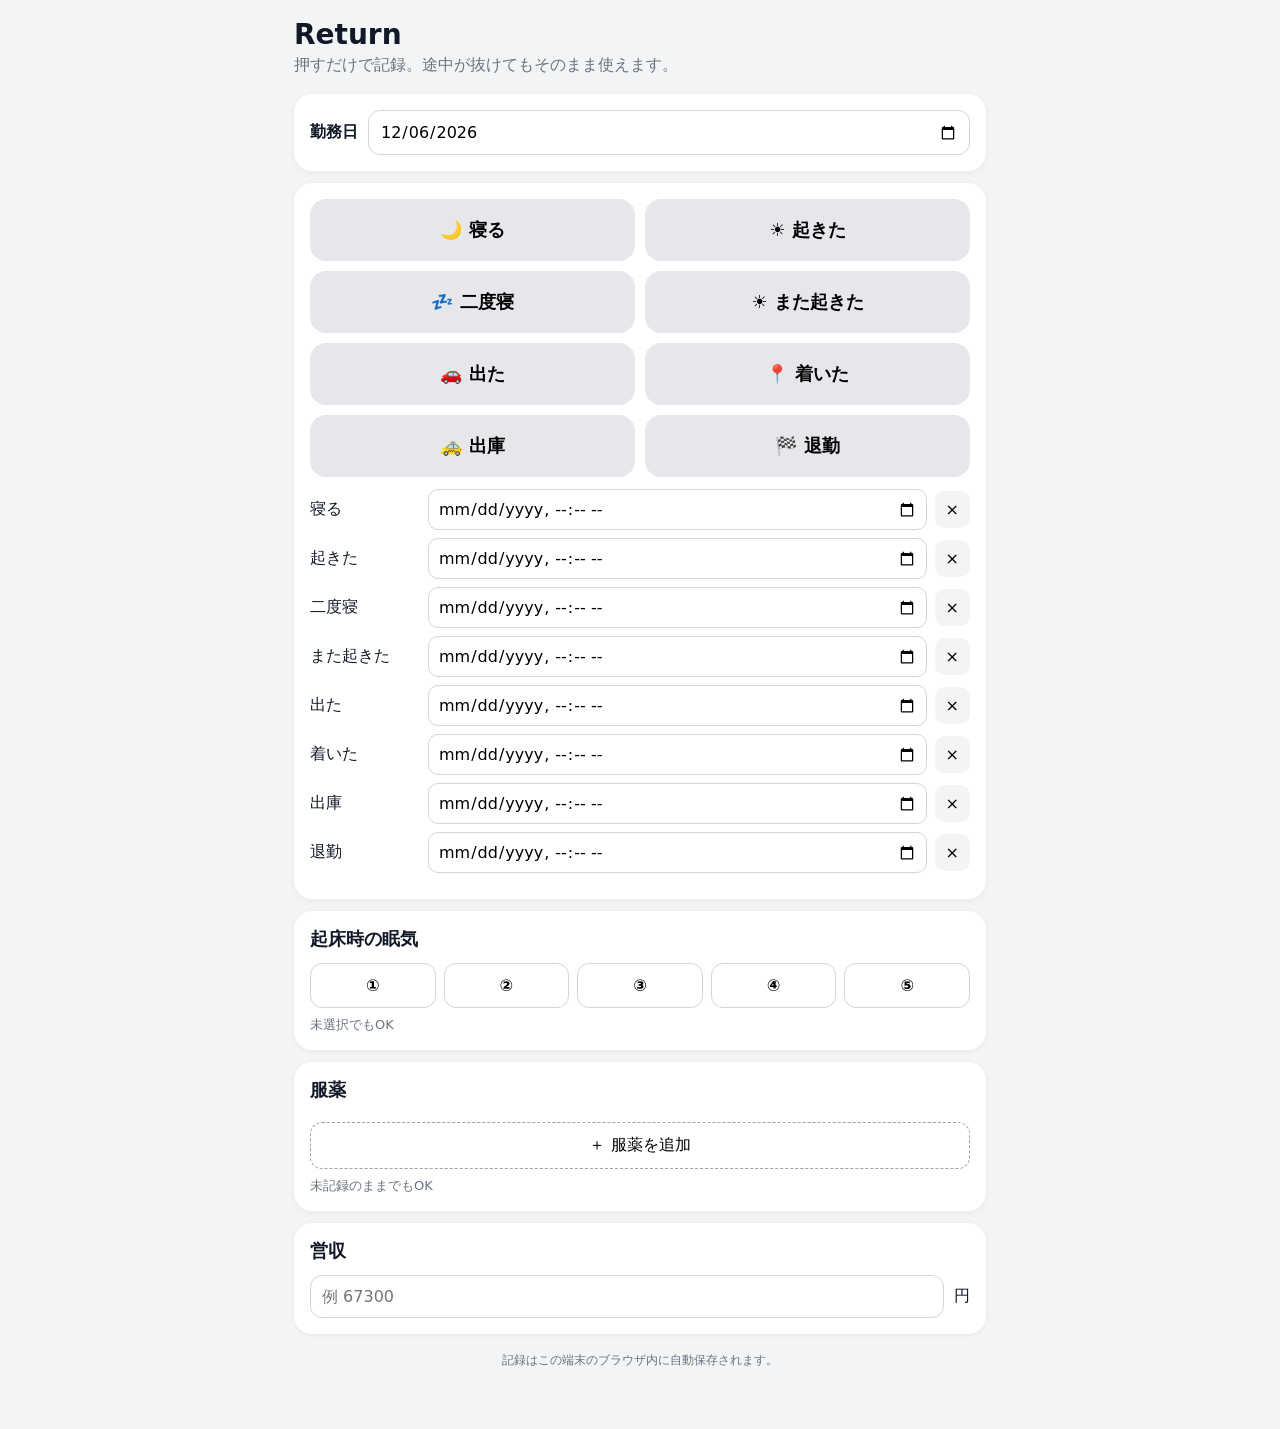
==== index.html @ 8fa74cb5 "Add initial Return PWA" ====
<!doctype html>
<html lang="ja">
<head>
  <meta charset="utf-8" />
  <meta name="viewport" content="width=device-width, initial-scale=1, viewport-fit=cover" />
  <meta name="theme-color" content="#111827" />
  <title>Return</title>
  <link rel="manifest" href="manifest.webmanifest" />
  <style>
    :root{font-family:system-ui,-apple-system,BlinkMacSystemFont,"Segoe UI",sans-serif;color:#111827;background:#f3f4f6}
    *{box-sizing:border-box} body{margin:0} button,input,select{font:inherit}
    .app{max-width:720px;margin:0 auto;padding:18px 14px 48px}
    h1{font-size:28px;margin:0 0 4px}.sub{color:#6b7280;margin:0 0 18px}
    .card{background:#fff;border-radius:18px;padding:16px;margin:12px 0;box-shadow:0 1px 5px rgba(0,0,0,.06)}
    .date-row,.field-row{display:flex;gap:10px;align-items:center;flex-wrap:wrap}
    .date-row input,.field-row input{flex:1;min-width:150px;border:1px solid #d1d5db;border-radius:12px;padding:11px;background:#fff}
    .grid{display:grid;grid-template-columns:1fr 1fr;gap:10px}
    .event{border:0;border-radius:16px;padding:17px 10px;font-weight:700;font-size:18px;background:#e5e7eb;min-height:62px}
    .event.done{background:#d1fae5}
    .event:active{transform:scale(.98)}
    .times{display:grid;gap:8px;margin-top:12px}
    .time-row{display:grid;grid-template-columns:110px 1fr auto;gap:8px;align-items:center}
    .time-row input{width:100%;border:1px solid #d1d5db;border-radius:10px;padding:9px}
    .clear{border:0;background:#f3f4f6;border-radius:10px;padding:9px 11px}
    h2{font-size:18px;margin:0 0 12px}
    .sleepiness{display:grid;grid-template-columns:repeat(5,1fr);gap:8px}
    .sleepiness button{border:1px solid #d1d5db;background:#fff;border-radius:12px;padding:12px 0;font-weight:700}
    .sleepiness button.selected{background:#111827;color:#fff}
    .hint{font-size:13px;color:#6b7280;margin-top:8px}
    .med{display:grid;gap:8px;padding:10px 0;border-top:1px solid #eee}
    .med:first-child{border-top:0;padding-top:0}
    .med input{width:100%;border:1px solid #d1d5db;border-radius:10px;padding:10px}
    .med-grid{display:grid;grid-template-columns:1.2fr 1fr;gap:8px}
    .add{width:100%;border:1px dashed #9ca3af;background:#fff;border-radius:12px;padding:12px;margin-top:8px}
    .status{font-weight:700;margin-top:10px}
    .footer-note{font-size:12px;color:#6b7280;text-align:center;margin-top:18px}
    @media(max-width:480px){.time-row{grid-template-columns:90px 1fr auto}.grid{grid-template-columns:1fr 1fr}.event{font-size:17px}}
  </style>
</head>
<body>
<main class="app">
  <h1>Return</h1>
  <p class="sub">押すだけで記録。途中が抜けてもそのまま使えます。</p>

  <section class="card">
    <div class="date-row">
      <strong>勤務日</strong>
      <input id="workDate" type="date" />
    </div>
  </section>

  <section class="card">
    <div class="grid" id="eventButtons"></div>
    <div class="times" id="timeEditor"></div>
    <div id="napDuration" class="status"></div>
  </section>

  <section class="card">
    <h2>起床時の眠気</h2>
    <div class="sleepiness" id="sleepiness"></div>
    <div class="hint">未選択でもOK</div>
  </section>

  <section class="card">
    <h2>服薬</h2>
    <div id="meds"></div>
    <button class="add" id="addMed">＋ 服薬を追加</button>
    <div class="hint">未記録のままでもOK</div>
  </section>

  <section class="card">
    <h2>営収</h2>
    <div class="field-row">
      <input id="revenue" type="number" inputmode="numeric" min="0" placeholder="例 67300" />
      <span>円</span>
    </div>
  </section>

  <p class="footer-note">記録はこの端末のブラウザ内に自動保存されます。</p>
</main>

<script>
const EVENTS = [
  ['sleep','🌙 寝る'],['wake','☀️ 起きた'],['nap','💤 二度寝'],['rewake','☀️ また起きた'],
  ['left','🚗 出た'],['arrived','📍 着いた'],['dispatch','🚕 出庫'],['off','🏁 退勤']
];
const STORAGE_KEY='return-app-v1';
let db = JSON.parse(localStorage.getItem(STORAGE_KEY) || '{}');
const workDate = document.getElementById('workDate');

function pad(n){return String(n).padStart(2,'0')}
function localDate(d=new Date()){return `${d.getFullYear()}-${pad(d.getMonth()+1)}-${pad(d.getDate())}`}
function toLocalInput(iso){if(!iso)return ''; const d=new Date(iso); return `${d.getFullYear()}-${pad(d.getMonth()+1)}-${pad(d.getDate())}T${pad(d.getHours())}:${pad(d.getMinutes())}`}
function fromLocalInput(v){return v ? new Date(v).toISOString() : null}
function rec(){const k=workDate.value; db[k] ||= {events:{},sleepiness:null,meds:[],revenue:''}; return db[k]}
function save(){localStorage.setItem(STORAGE_KEY,JSON.stringify(db))}
function setEvent(key){rec().events[key]=new Date().toISOString(); save(); render()}
function clearEvent(key){delete rec().events[key]; save(); render()}
function fmtDuration(ms){if(ms<0)return ''; const m=Math.round(ms/60000); const h=Math.floor(m/60), r=m%60; return h ? `${h}時間${r}分` : `${r}分`}

function render(){
  const r=rec();
  const buttons=document.getElementById('eventButtons'); buttons.innerHTML='';
  EVENTS.forEach(([key,label])=>{const b=document.createElement('button'); b.className='event'+(r.events[key]?' done':''); b.textContent=label+(r.events[key]?' ✓':''); b.onclick=()=>setEvent(key); buttons.appendChild(b)});
  const ed=document.getElementById('timeEditor'); ed.innerHTML='';
  EVENTS.forEach(([key,label])=>{
    const row=document.createElement('div'); row.className='time-row';
    const name=document.createElement('span'); name.textContent=label.replace(/^.. /,'');
    const inp=document.createElement('input'); inp.type='datetime-local'; inp.value=toLocalInput(r.events[key]); inp.onchange=()=>{if(inp.value) r.events[key]=fromLocalInput(inp.value); else delete r.events[key]; save(); render()};
    const x=document.createElement('button'); x.className='clear'; x.textContent='×'; x.onclick=()=>clearEvent(key);
    row.append(name,inp,x); ed.appendChild(row);
  });
  const nap=document.getElementById('napDuration');
  nap.textContent=(r.events.nap&&r.events.rewake)?`二度寝：${fmtDuration(new Date(r.events.rewake)-new Date(r.events.nap))}`:'';

  const s=document.getElementById('sleepiness'); s.innerHTML='';
  for(let i=1;i<=5;i++){const b=document.createElement('button'); b.textContent=['①','②','③','④','⑤'][i-1]; if(r.sleepiness===i)b.classList.add('selected'); b.onclick=()=>{r.sleepiness=r.sleepiness===i?null:i;save();render()}; s.appendChild(b)}

  const meds=document.getElementById('meds'); meds.innerHTML='';
  r.meds.forEach((m,idx)=>{
    const wrap=document.createElement('div'); wrap.className='med';
    const t=document.createElement('input'); t.type='datetime-local'; t.value=toLocalInput(m.time); t.onchange=()=>{m.time=fromLocalInput(t.value);save()};
    const grid=document.createElement('div'); grid.className='med-grid';
    const drug=document.createElement('input'); drug.placeholder='薬名'; drug.value=m.drug||''; drug.oninput=()=>{m.drug=drug.value;save()};
    const amount=document.createElement('input'); amount.placeholder='量 例 1錠'; amount.value=m.amount||''; amount.oninput=()=>{m.amount=amount.value;save()};
    const del=document.createElement('button'); del.className='clear'; del.textContent='削除'; del.onclick=()=>{r.meds.splice(idx,1);save();render()};
    grid.append(drug,amount); wrap.append(t,grid,del); meds.appendChild(wrap);
  });
  document.getElementById('revenue').value=r.revenue ?? '';
}

workDate.value=localDate();
workDate.onchange=render;
document.getElementById('addMed').onclick=()=>{rec().meds.push({time:new Date().toISOString(),drug:'',amount:''}); save(); render()};
document.getElementById('revenue').oninput=e=>{rec().revenue=e.target.value; save()};
render();

if('serviceWorker' in navigator){window.addEventListener('load',()=>navigator.serviceWorker.register('./service-worker.js').catch(()=>{}))}
</script>
</body>
</html>
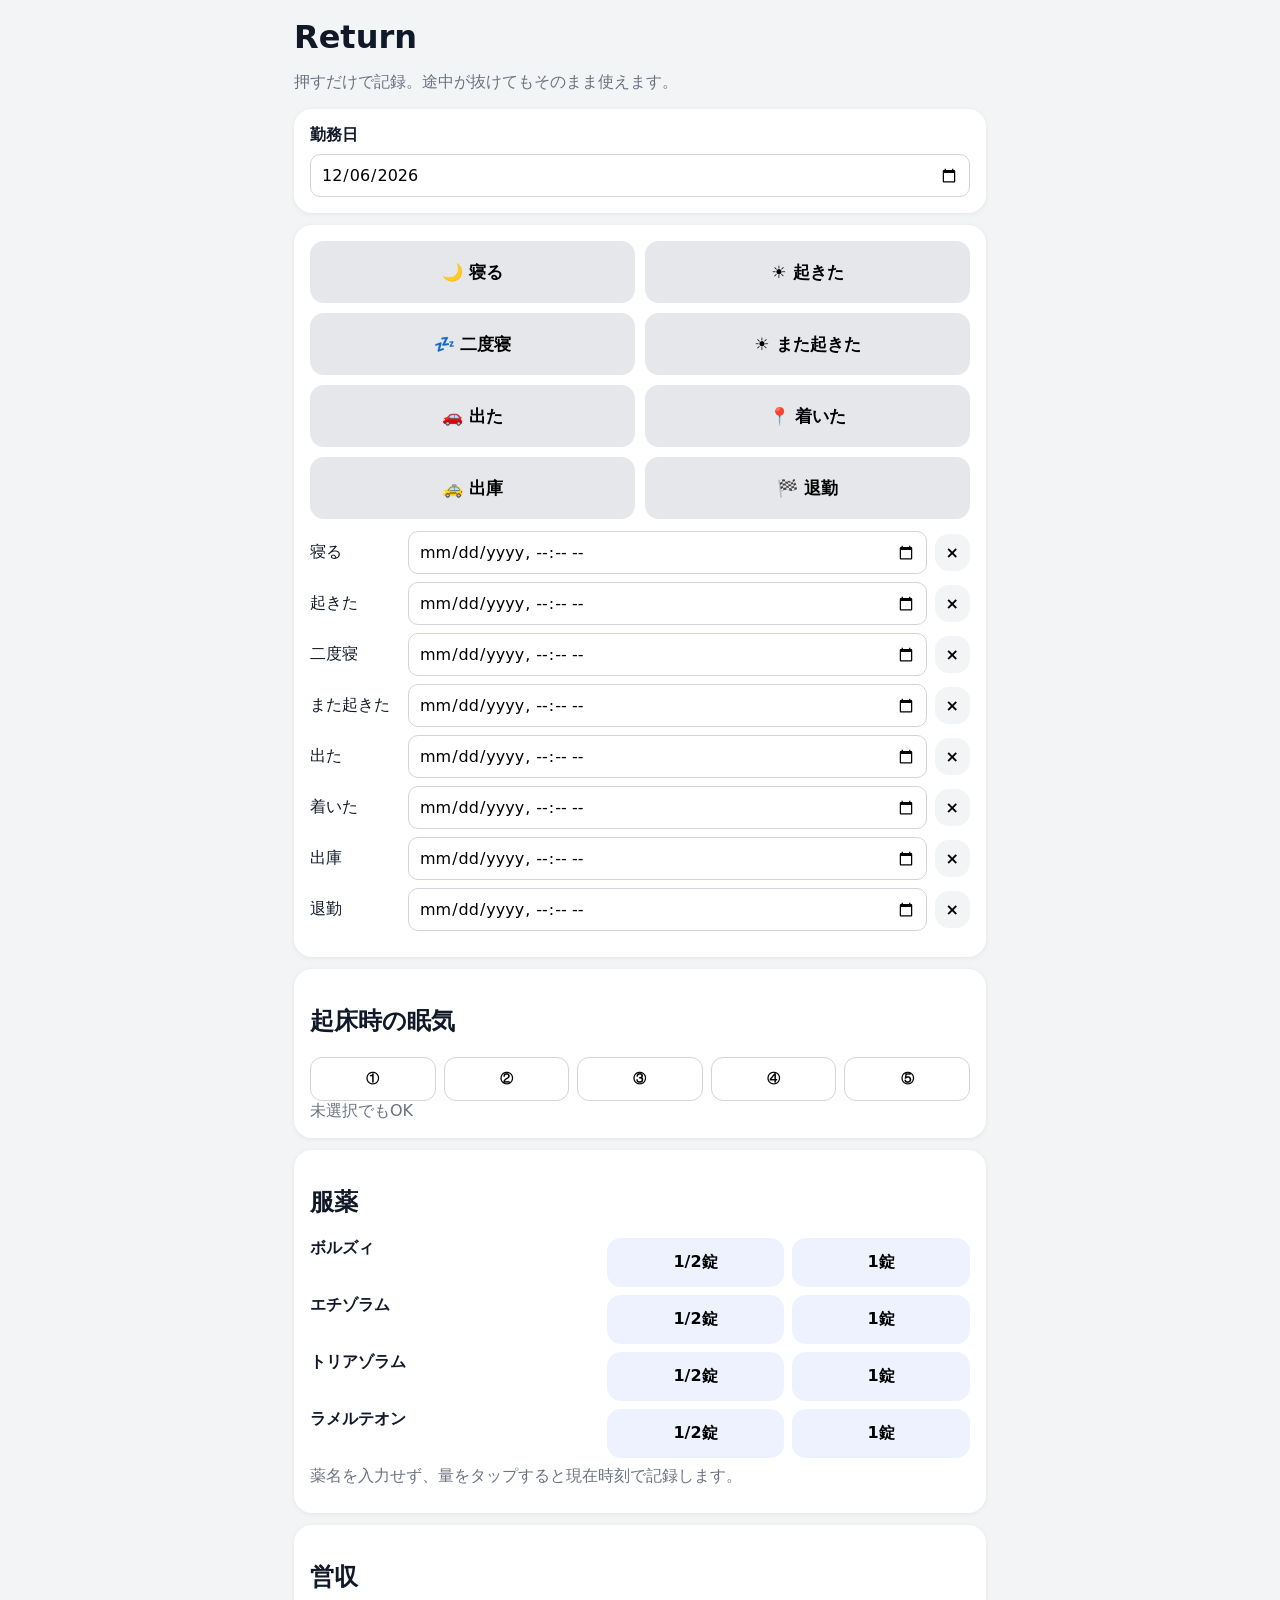
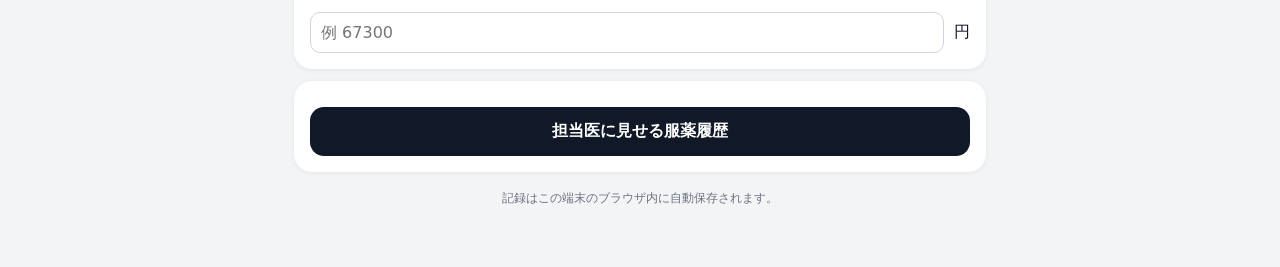
==== commit dcbaab76: "Improve medication entry and sleep summary" ====
--- a/index.html
+++ b/index.html
@@ -1,141 +1,40 @@
 <!doctype html>
 <html lang="ja">
 <head>
-  <meta charset="utf-8" />
-  <meta name="viewport" content="width=device-width, initial-scale=1, viewport-fit=cover" />
-  <meta name="theme-color" content="#111827" />
-  <title>Return</title>
-  <link rel="manifest" href="manifest.webmanifest" />
-  <style>
-    :root{font-family:system-ui,-apple-system,BlinkMacSystemFont,"Segoe UI",sans-serif;color:#111827;background:#f3f4f6}
-    *{box-sizing:border-box} body{margin:0} button,input,select{font:inherit}
-    .app{max-width:720px;margin:0 auto;padding:18px 14px 48px}
-    h1{font-size:28px;margin:0 0 4px}.sub{color:#6b7280;margin:0 0 18px}
-    .card{background:#fff;border-radius:18px;padding:16px;margin:12px 0;box-shadow:0 1px 5px rgba(0,0,0,.06)}
-    .date-row,.field-row{display:flex;gap:10px;align-items:center;flex-wrap:wrap}
-    .date-row input,.field-row input{flex:1;min-width:150px;border:1px solid #d1d5db;border-radius:12px;padding:11px;background:#fff}
-    .grid{display:grid;grid-template-columns:1fr 1fr;gap:10px}
-    .event{border:0;border-radius:16px;padding:17px 10px;font-weight:700;font-size:18px;background:#e5e7eb;min-height:62px}
-    .event.done{background:#d1fae5}
-    .event:active{transform:scale(.98)}
-    .times{display:grid;gap:8px;margin-top:12px}
-    .time-row{display:grid;grid-template-columns:110px 1fr auto;gap:8px;align-items:center}
-    .time-row input{width:100%;border:1px solid #d1d5db;border-radius:10px;padding:9px}
-    .clear{border:0;background:#f3f4f6;border-radius:10px;padding:9px 11px}
-    h2{font-size:18px;margin:0 0 12px}
-    .sleepiness{display:grid;grid-template-columns:repeat(5,1fr);gap:8px}
-    .sleepiness button{border:1px solid #d1d5db;background:#fff;border-radius:12px;padding:12px 0;font-weight:700}
-    .sleepiness button.selected{background:#111827;color:#fff}
-    .hint{font-size:13px;color:#6b7280;margin-top:8px}
-    .med{display:grid;gap:8px;padding:10px 0;border-top:1px solid #eee}
-    .med:first-child{border-top:0;padding-top:0}
-    .med input{width:100%;border:1px solid #d1d5db;border-radius:10px;padding:10px}
-    .med-grid{display:grid;grid-template-columns:1.2fr 1fr;gap:8px}
-    .add{width:100%;border:1px dashed #9ca3af;background:#fff;border-radius:12px;padding:12px;margin-top:8px}
-    .status{font-weight:700;margin-top:10px}
-    .footer-note{font-size:12px;color:#6b7280;text-align:center;margin-top:18px}
-    @media(max-width:480px){.time-row{grid-template-columns:90px 1fr auto}.grid{grid-template-columns:1fr 1fr}.event{font-size:17px}}
-  </style>
+<meta charset="utf-8">
+<meta name="viewport" content="width=device-width,initial-scale=1,viewport-fit=cover">
+<meta name="theme-color" content="#111827">
+<title>Return</title>
+<link rel="manifest" href="manifest.webmanifest">
+<style>
+:root{font-family:system-ui,-apple-system,BlinkMacSystemFont,"Segoe UI",sans-serif;color:#111827;background:#f3f4f6}*{box-sizing:border-box}body{margin:0}.app{max-width:720px;margin:auto;padding:18px 14px 48px}.card{background:#fff;border-radius:18px;padding:16px;margin:12px 0;box-shadow:0 1px 5px #0001}h1{margin:0 0 4px}.sub,.hint{color:#6b7280}.grid{display:grid;grid-template-columns:1fr 1fr;gap:10px}.event,.quick,.small,.link{border:0;border-radius:14px;padding:14px;font:inherit;font-weight:700}.event{min-height:62px;font-size:17px;background:#e5e7eb}.event.done{background:#d1fae5}.times{display:grid;gap:8px;margin-top:12px}.time-row{display:grid;grid-template-columns:90px 1fr auto;gap:8px;align-items:center}.time-row input,.field{width:100%;border:1px solid #d1d5db;border-radius:10px;padding:10px;font:inherit}.small{padding:9px 11px;background:#f3f4f6}.sleepiness{display:grid;grid-template-columns:repeat(5,1fr);gap:8px}.sleepiness button{border:1px solid #d1d5db;background:#fff;border-radius:12px;padding:12px;font-weight:700}.sleepiness .selected{background:#111827;color:#fff}.med-row{display:grid;grid-template-columns:1.3fr .8fr .8fr;gap:8px;margin:8px 0}.quick{background:#eef2ff}.med-log{margin-top:10px;display:grid;gap:6px}.med-item{display:flex;gap:8px;align-items:center;justify-content:space-between;background:#f9fafb;border-radius:10px;padding:9px}.status{font-weight:800;margin-top:10px}.link{display:block;text-decoration:none;text-align:center;background:#111827;color:#fff;margin-top:10px}.field-row{display:flex;gap:10px;align-items:center}.footer{text-align:center;font-size:12px;color:#6b7280;margin-top:18px}@media(max-width:430px){.med-row{grid-template-columns:1fr 1fr 1fr}}
+</style>
 </head>
-<body>
-<main class="app">
-  <h1>Return</h1>
-  <p class="sub">押すだけで記録。途中が抜けてもそのまま使えます。</p>
-
-  <section class="card">
-    <div class="date-row">
-      <strong>勤務日</strong>
-      <input id="workDate" type="date" />
-    </div>
-  </section>
-
-  <section class="card">
-    <div class="grid" id="eventButtons"></div>
-    <div class="times" id="timeEditor"></div>
-    <div id="napDuration" class="status"></div>
-  </section>
-
-  <section class="card">
-    <h2>起床時の眠気</h2>
-    <div class="sleepiness" id="sleepiness"></div>
-    <div class="hint">未選択でもOK</div>
-  </section>
-
-  <section class="card">
-    <h2>服薬</h2>
-    <div id="meds"></div>
-    <button class="add" id="addMed">＋ 服薬を追加</button>
-    <div class="hint">未記録のままでもOK</div>
-  </section>
-
-  <section class="card">
-    <h2>営収</h2>
-    <div class="field-row">
-      <input id="revenue" type="number" inputmode="numeric" min="0" placeholder="例 67300" />
-      <span>円</span>
-    </div>
-  </section>
-
-  <p class="footer-note">記録はこの端末のブラウザ内に自動保存されます。</p>
+<body><main class="app">
+<h1>Return</h1><p class="sub">押すだけで記録。途中が抜けてもそのまま使えます。</p>
+<section class="card"><strong>勤務日</strong> <input id="workDate" type="date" class="field" style="margin-top:8px"></section>
+<section class="card"><div class="grid" id="eventButtons"></div><div class="times" id="timeEditor"></div><div id="sleepTotal" class="status"></div></section>
+<section class="card"><h2>起床時の眠気</h2><div class="sleepiness" id="sleepiness"></div><div class="hint">未選択でもOK</div></section>
+<section class="card"><h2>服薬</h2><div id="presetMeds"></div><div class="hint">薬名を入力せず、量をタップすると現在時刻で記録します。</div><div class="med-log" id="medLog"></div></section>
+<section class="card"><h2>営収</h2><div class="field-row"><input id="revenue" type="number" inputmode="numeric" min="0" placeholder="例 67300" class="field"><span>円</span></div></section>
+<section class="card"><a class="link" href="history.html">担当医に見せる服薬履歴</a></section>
+<p class="footer">記録はこの端末のブラウザ内に自動保存されます。</p>
 </main>
-
 <script>
-const EVENTS = [
-  ['sleep','🌙 寝る'],['wake','☀️ 起きた'],['nap','💤 二度寝'],['rewake','☀️ また起きた'],
-  ['left','🚗 出た'],['arrived','📍 着いた'],['dispatch','🚕 出庫'],['off','🏁 退勤']
-];
-const STORAGE_KEY='return-app-v1';
-let db = JSON.parse(localStorage.getItem(STORAGE_KEY) || '{}');
-const workDate = document.getElementById('workDate');
-
-function pad(n){return String(n).padStart(2,'0')}
-function localDate(d=new Date()){return `${d.getFullYear()}-${pad(d.getMonth()+1)}-${pad(d.getDate())}`}
-function toLocalInput(iso){if(!iso)return ''; const d=new Date(iso); return `${d.getFullYear()}-${pad(d.getMonth()+1)}-${pad(d.getDate())}T${pad(d.getHours())}:${pad(d.getMinutes())}`}
-function fromLocalInput(v){return v ? new Date(v).toISOString() : null}
-function rec(){const k=workDate.value; db[k] ||= {events:{},sleepiness:null,meds:[],revenue:''}; return db[k]}
-function save(){localStorage.setItem(STORAGE_KEY,JSON.stringify(db))}
-function setEvent(key){rec().events[key]=new Date().toISOString(); save(); render()}
-function clearEvent(key){delete rec().events[key]; save(); render()}
-function fmtDuration(ms){if(ms<0)return ''; const m=Math.round(ms/60000); const h=Math.floor(m/60), r=m%60; return h ? `${h}時間${r}分` : `${r}分`}
-
-function render(){
-  const r=rec();
-  const buttons=document.getElementById('eventButtons'); buttons.innerHTML='';
-  EVENTS.forEach(([key,label])=>{const b=document.createElement('button'); b.className='event'+(r.events[key]?' done':''); b.textContent=label+(r.events[key]?' ✓':''); b.onclick=()=>setEvent(key); buttons.appendChild(b)});
-  const ed=document.getElementById('timeEditor'); ed.innerHTML='';
-  EVENTS.forEach(([key,label])=>{
-    const row=document.createElement('div'); row.className='time-row';
-    const name=document.createElement('span'); name.textContent=label.replace(/^.. /,'');
-    const inp=document.createElement('input'); inp.type='datetime-local'; inp.value=toLocalInput(r.events[key]); inp.onchange=()=>{if(inp.value) r.events[key]=fromLocalInput(inp.value); else delete r.events[key]; save(); render()};
-    const x=document.createElement('button'); x.className='clear'; x.textContent='×'; x.onclick=()=>clearEvent(key);
-    row.append(name,inp,x); ed.appendChild(row);
-  });
-  const nap=document.getElementById('napDuration');
-  nap.textContent=(r.events.nap&&r.events.rewake)?`二度寝：${fmtDuration(new Date(r.events.rewake)-new Date(r.events.nap))}`:'';
-
-  const s=document.getElementById('sleepiness'); s.innerHTML='';
-  for(let i=1;i<=5;i++){const b=document.createElement('button'); b.textContent=['①','②','③','④','⑤'][i-1]; if(r.sleepiness===i)b.classList.add('selected'); b.onclick=()=>{r.sleepiness=r.sleepiness===i?null:i;save();render()}; s.appendChild(b)}
-
-  const meds=document.getElementById('meds'); meds.innerHTML='';
-  r.meds.forEach((m,idx)=>{
-    const wrap=document.createElement('div'); wrap.className='med';
-    const t=document.createElement('input'); t.type='datetime-local'; t.value=toLocalInput(m.time); t.onchange=()=>{m.time=fromLocalInput(t.value);save()};
-    const grid=document.createElement('div'); grid.className='med-grid';
-    const drug=document.createElement('input'); drug.placeholder='薬名'; drug.value=m.drug||''; drug.oninput=()=>{m.drug=drug.value;save()};
-    const amount=document.createElement('input'); amount.placeholder='量 例 1錠'; amount.value=m.amount||''; amount.oninput=()=>{m.amount=amount.value;save()};
-    const del=document.createElement('button'); del.className='clear'; del.textContent='削除'; del.onclick=()=>{r.meds.splice(idx,1);save();render()};
-    grid.append(drug,amount); wrap.append(t,grid,del); meds.appendChild(wrap);
-  });
-  document.getElementById('revenue').value=r.revenue ?? '';
-}
-
-workDate.value=localDate();
-workDate.onchange=render;
-document.getElementById('addMed').onclick=()=>{rec().meds.push({time:new Date().toISOString(),drug:'',amount:''}); save(); render()};
-document.getElementById('revenue').oninput=e=>{rec().revenue=e.target.value; save()};
-render();
-
-if('serviceWorker' in navigator){window.addEventListener('load',()=>navigator.serviceWorker.register('./service-worker.js').catch(()=>{}))}
-</script>
-</body>
-</html>
+const EVENTS=[['sleep','🌙 寝る'],['wake','☀️ 起きた'],['nap','💤 二度寝'],['rewake','☀️ また起きた'],['left','🚗 出た'],['arrived','📍 着いた'],['dispatch','🚕 出庫'],['off','🏁 退勤']];
+const PRESETS=['ボルズィ','エチゾラム','トリアゾラム','ラメルテオン'];
+const KEY='return-app-v1';let db=JSON.parse(localStorage.getItem(KEY)||'{}');const workDate=document.getElementById('workDate');
+const pad=n=>String(n).padStart(2,'0');const localDate=(d=new Date())=>`${d.getFullYear()}-${pad(d.getMonth()+1)}-${pad(d.getDate())}`;
+const toInput=iso=>{if(!iso)return'';const d=new Date(iso);return`${d.getFullYear()}-${pad(d.getMonth()+1)}-${pad(d.getDate())}T${pad(d.getHours())}:${pad(d.getMinutes())}`};
+const fromInput=v=>v?new Date(v).toISOString():null;function rec(){const k=workDate.value;db[k]||={events:{},sleepiness:null,meds:[],revenue:''};return db[k]}function save(){localStorage.setItem(KEY,JSON.stringify(db))}
+function fmt(ms){if(ms<0)return'';const m=Math.round(ms/60000),h=Math.floor(m/60),r=m%60;return h?`${h}時間${r}分`:`${r}分`}
+function sleepMs(r){let total=0,has=false;if(r.events.sleep&&r.events.wake){total+=new Date(r.events.wake)-new Date(r.events.sleep);has=true}if(r.events.nap&&r.events.rewake){total+=new Date(r.events.rewake)-new Date(r.events.nap);has=true}return has?total:null}
+function addMed(drug,amount){rec().meds.push({time:new Date().toISOString(),drug,amount});save();render()}
+function render(){const r=rec();const b=document.getElementById('eventButtons');b.innerHTML='';EVENTS.forEach(([k,l])=>{const x=document.createElement('button');x.className='event'+(r.events[k]?' done':'');x.textContent=l+(r.events[k]?' ✓':'');x.onclick=()=>{r.events[k]=new Date().toISOString();save();render()};b.appendChild(x)});
+const ed=document.getElementById('timeEditor');ed.innerHTML='';EVENTS.forEach(([k,l])=>{const row=document.createElement('div');row.className='time-row';const n=document.createElement('span');n.textContent=l.replace(/^.. /,'');const i=document.createElement('input');i.type='datetime-local';i.value=toInput(r.events[k]);i.onchange=()=>{if(i.value)r.events[k]=fromInput(i.value);else delete r.events[k];save();render()};const x=document.createElement('button');x.className='small';x.textContent='×';x.onclick=()=>{delete r.events[k];save();render()};row.append(n,i,x);ed.appendChild(row)});
+const sm=sleepMs(r);document.getElementById('sleepTotal').textContent=sm===null?'':`睡眠時間＝${fmt(sm)}`;
+const s=document.getElementById('sleepiness');s.innerHTML='';for(let j=1;j<=5;j++){const x=document.createElement('button');x.textContent=['①','②','③','④','⑤'][j-1];if(r.sleepiness===j)x.classList.add('selected');x.onclick=()=>{r.sleepiness=r.sleepiness===j?null:j;save();render()};s.appendChild(x)}
+const p=document.getElementById('presetMeds');p.innerHTML='';PRESETS.forEach(drug=>{const row=document.createElement('div');row.className='med-row';const name=document.createElement('strong');name.textContent=drug;const half=document.createElement('button');half.className='quick';half.textContent='1/2錠';half.onclick=()=>addMed(drug,'1/2錠');const one=document.createElement('button');one.className='quick';one.textContent='1錠';one.onclick=()=>addMed(drug,'1錠');row.append(name,half,one);p.appendChild(row)});
+const log=document.getElementById('medLog');log.innerHTML='';r.meds.forEach((m,idx)=>{const row=document.createElement('div');row.className='med-item';const t=document.createElement('span');t.textContent=`${new Date(m.time).toLocaleTimeString('ja-JP',{hour:'2-digit',minute:'2-digit'})} ${m.drug} ${m.amount}`;const del=document.createElement('button');del.className='small';del.textContent='削除';del.onclick=()=>{r.meds.splice(idx,1);save();render()};row.append(t,del);log.appendChild(row)});document.getElementById('revenue').value=r.revenue??''}
+workDate.value=localDate();workDate.onchange=render;document.getElementById('revenue').oninput=e=>{rec().revenue=e.target.value;save()};render();if('serviceWorker'in navigator)window.addEventListener('load',()=>navigator.serviceWorker.register('./service-worker.js').catch(()=>{}));
+</script></body></html>
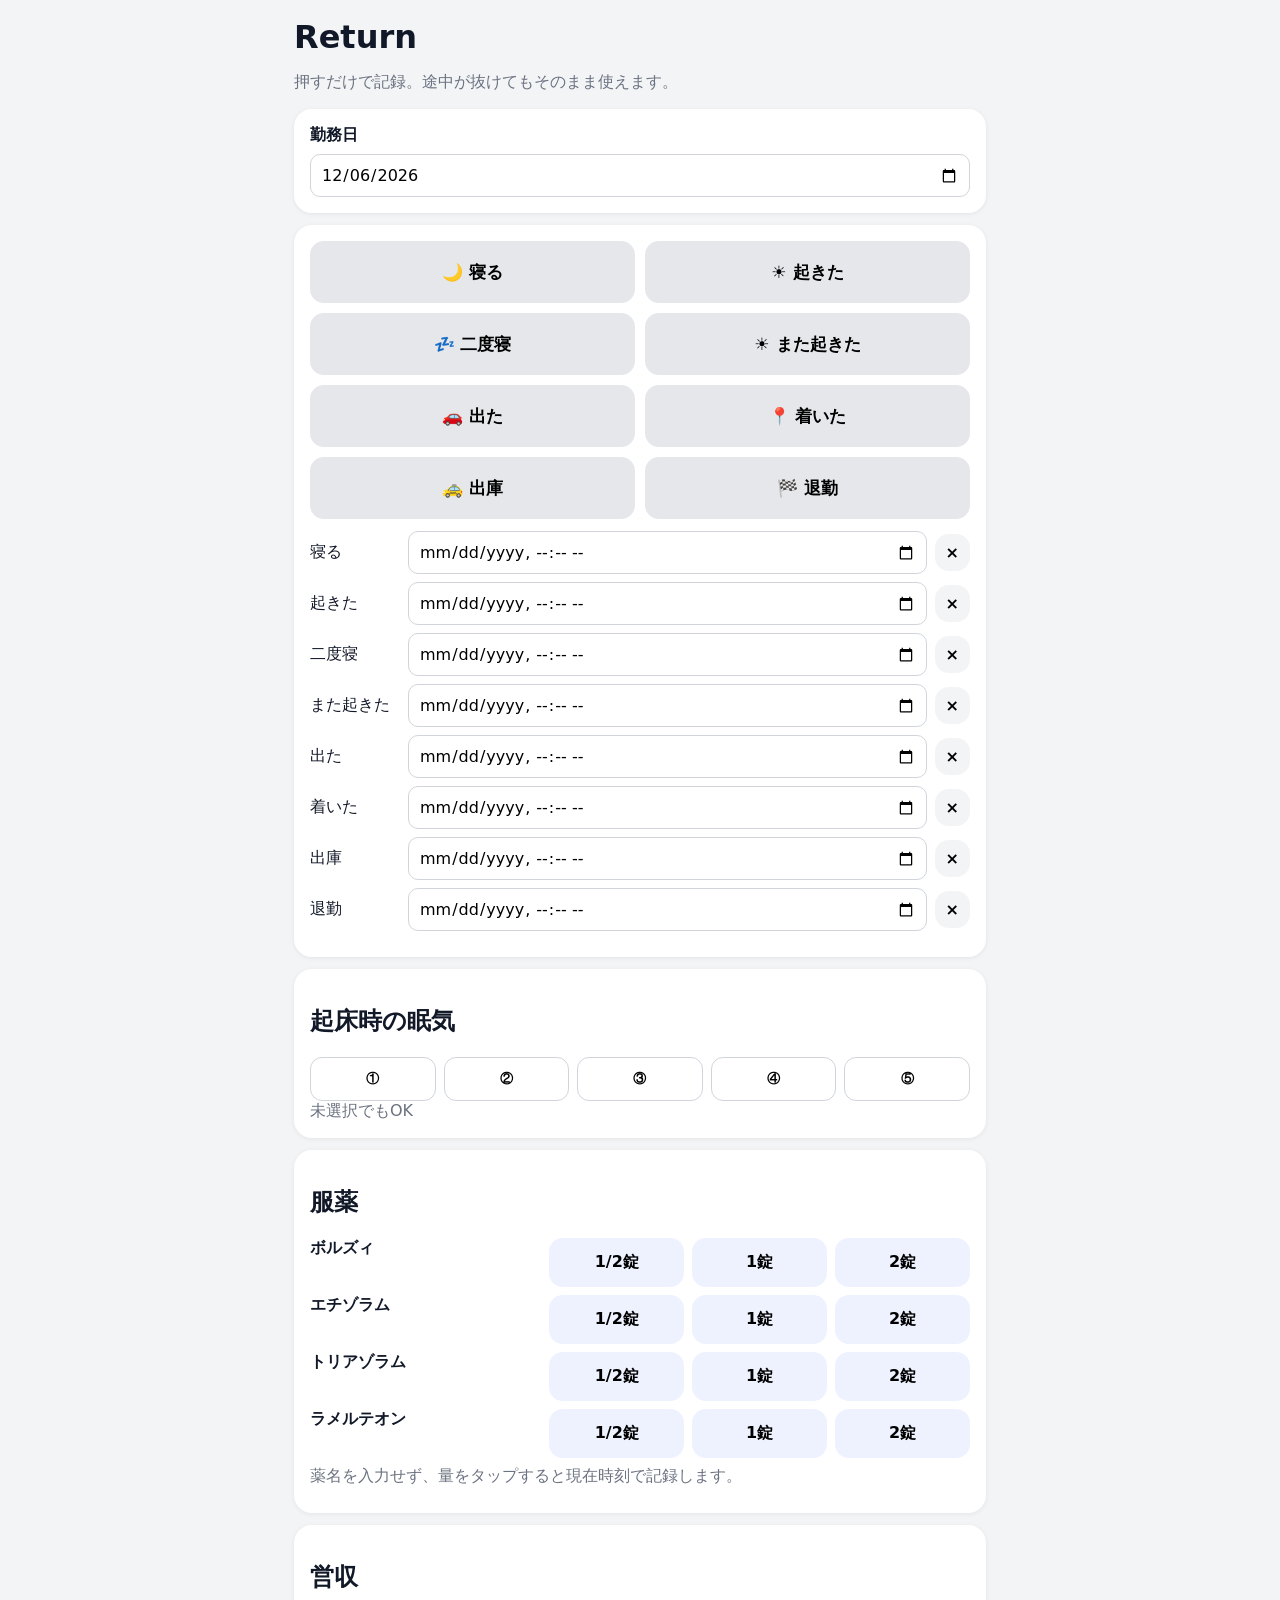
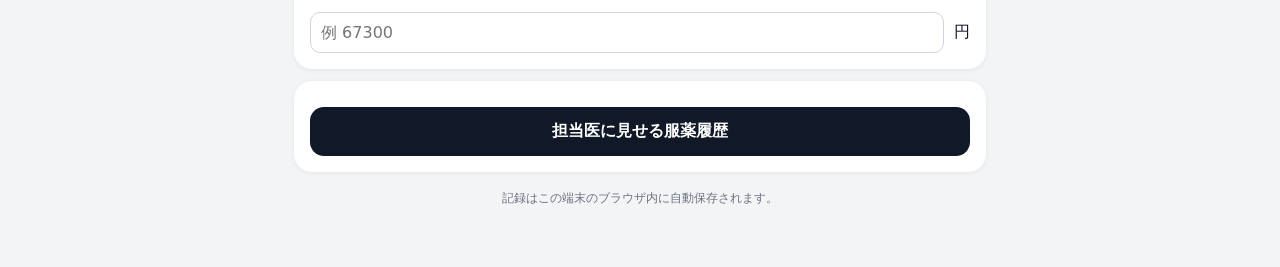
==== commit 2c0145b2: "Add 2 tablet medication option" ====
--- a/index.html
+++ b/index.html
@@ -7,7 +7,7 @@
 <title>Return</title>
 <link rel="manifest" href="manifest.webmanifest">
 <style>
-:root{font-family:system-ui,-apple-system,BlinkMacSystemFont,"Segoe UI",sans-serif;color:#111827;background:#f3f4f6}*{box-sizing:border-box}body{margin:0}.app{max-width:720px;margin:auto;padding:18px 14px 48px}.card{background:#fff;border-radius:18px;padding:16px;margin:12px 0;box-shadow:0 1px 5px #0001}h1{margin:0 0 4px}.sub,.hint{color:#6b7280}.grid{display:grid;grid-template-columns:1fr 1fr;gap:10px}.event,.quick,.small,.link{border:0;border-radius:14px;padding:14px;font:inherit;font-weight:700}.event{min-height:62px;font-size:17px;background:#e5e7eb}.event.done{background:#d1fae5}.times{display:grid;gap:8px;margin-top:12px}.time-row{display:grid;grid-template-columns:90px 1fr auto;gap:8px;align-items:center}.time-row input,.field{width:100%;border:1px solid #d1d5db;border-radius:10px;padding:10px;font:inherit}.small{padding:9px 11px;background:#f3f4f6}.sleepiness{display:grid;grid-template-columns:repeat(5,1fr);gap:8px}.sleepiness button{border:1px solid #d1d5db;background:#fff;border-radius:12px;padding:12px;font-weight:700}.sleepiness .selected{background:#111827;color:#fff}.med-row{display:grid;grid-template-columns:1.3fr .8fr .8fr;gap:8px;margin:8px 0}.quick{background:#eef2ff}.med-log{margin-top:10px;display:grid;gap:6px}.med-item{display:flex;gap:8px;align-items:center;justify-content:space-between;background:#f9fafb;border-radius:10px;padding:9px}.status{font-weight:800;margin-top:10px}.link{display:block;text-decoration:none;text-align:center;background:#111827;color:#fff;margin-top:10px}.field-row{display:flex;gap:10px;align-items:center}.footer{text-align:center;font-size:12px;color:#6b7280;margin-top:18px}@media(max-width:430px){.med-row{grid-template-columns:1fr 1fr 1fr}}
+:root{font-family:system-ui,-apple-system,BlinkMacSystemFont,"Segoe UI",sans-serif;color:#111827;background:#f3f4f6}*{box-sizing:border-box}body{margin:0}.app{max-width:720px;margin:auto;padding:18px 14px 48px}.card{background:#fff;border-radius:18px;padding:16px;margin:12px 0;box-shadow:0 1px 5px #0001}h1{margin:0 0 4px}.sub,.hint{color:#6b7280}.grid{display:grid;grid-template-columns:1fr 1fr;gap:10px}.event,.quick,.small,.link{border:0;border-radius:14px;padding:14px;font:inherit;font-weight:700}.event{min-height:62px;font-size:17px;background:#e5e7eb}.event.done{background:#d1fae5}.times{display:grid;gap:8px;margin-top:12px}.time-row{display:grid;grid-template-columns:90px 1fr auto;gap:8px;align-items:center}.time-row input,.field{width:100%;border:1px solid #d1d5db;border-radius:10px;padding:10px;font:inherit}.small{padding:9px 11px;background:#f3f4f6}.sleepiness{display:grid;grid-template-columns:repeat(5,1fr);gap:8px}.sleepiness button{border:1px solid #d1d5db;background:#fff;border-radius:12px;padding:12px;font-weight:700}.sleepiness .selected{background:#111827;color:#fff}.med-row{display:grid;grid-template-columns:1.2fr .7fr .7fr .7fr;gap:8px;margin:8px 0}.quick{background:#eef2ff}.med-log{margin-top:10px;display:grid;gap:6px}.med-item{display:flex;gap:8px;align-items:center;justify-content:space-between;background:#f9fafb;border-radius:10px;padding:9px}.status{font-weight:800;margin-top:10px}.link{display:block;text-decoration:none;text-align:center;background:#111827;color:#fff;margin-top:10px}.field-row{display:flex;gap:10px;align-items:center}.footer{text-align:center;font-size:12px;color:#6b7280;margin-top:18px}@media(max-width:430px){.med-row{grid-template-columns:1fr 1fr 1fr 1fr}.quick{padding:11px 6px;font-size:14px}}
 </style>
 </head>
 <body><main class="app">
@@ -34,7 +34,7 @@
 const ed=document.getElementById('timeEditor');ed.innerHTML='';EVENTS.forEach(([k,l])=>{const row=document.createElement('div');row.className='time-row';const n=document.createElement('span');n.textContent=l.replace(/^.. /,'');const i=document.createElement('input');i.type='datetime-local';i.value=toInput(r.events[k]);i.onchange=()=>{if(i.value)r.events[k]=fromInput(i.value);else delete r.events[k];save();render()};const x=document.createElement('button');x.className='small';x.textContent='×';x.onclick=()=>{delete r.events[k];save();render()};row.append(n,i,x);ed.appendChild(row)});
 const sm=sleepMs(r);document.getElementById('sleepTotal').textContent=sm===null?'':`睡眠時間＝${fmt(sm)}`;
 const s=document.getElementById('sleepiness');s.innerHTML='';for(let j=1;j<=5;j++){const x=document.createElement('button');x.textContent=['①','②','③','④','⑤'][j-1];if(r.sleepiness===j)x.classList.add('selected');x.onclick=()=>{r.sleepiness=r.sleepiness===j?null:j;save();render()};s.appendChild(x)}
-const p=document.getElementById('presetMeds');p.innerHTML='';PRESETS.forEach(drug=>{const row=document.createElement('div');row.className='med-row';const name=document.createElement('strong');name.textContent=drug;const half=document.createElement('button');half.className='quick';half.textContent='1/2錠';half.onclick=()=>addMed(drug,'1/2錠');const one=document.createElement('button');one.className='quick';one.textContent='1錠';one.onclick=()=>addMed(drug,'1錠');row.append(name,half,one);p.appendChild(row)});
+const p=document.getElementById('presetMeds');p.innerHTML='';PRESETS.forEach(drug=>{const row=document.createElement('div');row.className='med-row';const name=document.createElement('strong');name.textContent=drug;['1/2錠','1錠','2錠'].forEach(amount=>{const btn=document.createElement('button');btn.className='quick';btn.textContent=amount;btn.onclick=()=>addMed(drug,amount);row.appendChild(btn)});row.prepend(name);p.appendChild(row)});
 const log=document.getElementById('medLog');log.innerHTML='';r.meds.forEach((m,idx)=>{const row=document.createElement('div');row.className='med-item';const t=document.createElement('span');t.textContent=`${new Date(m.time).toLocaleTimeString('ja-JP',{hour:'2-digit',minute:'2-digit'})} ${m.drug} ${m.amount}`;const del=document.createElement('button');del.className='small';del.textContent='削除';del.onclick=()=>{r.meds.splice(idx,1);save();render()};row.append(t,del);log.appendChild(row)});document.getElementById('revenue').value=r.revenue??''}
 workDate.value=localDate();workDate.onchange=render;document.getElementById('revenue').oninput=e=>{rec().revenue=e.target.value;save()};render();if('serviceWorker'in navigator)window.addEventListener('load',()=>navigator.serviceWorker.register('./service-worker.js').catch(()=>{}));
 </script></body></html>
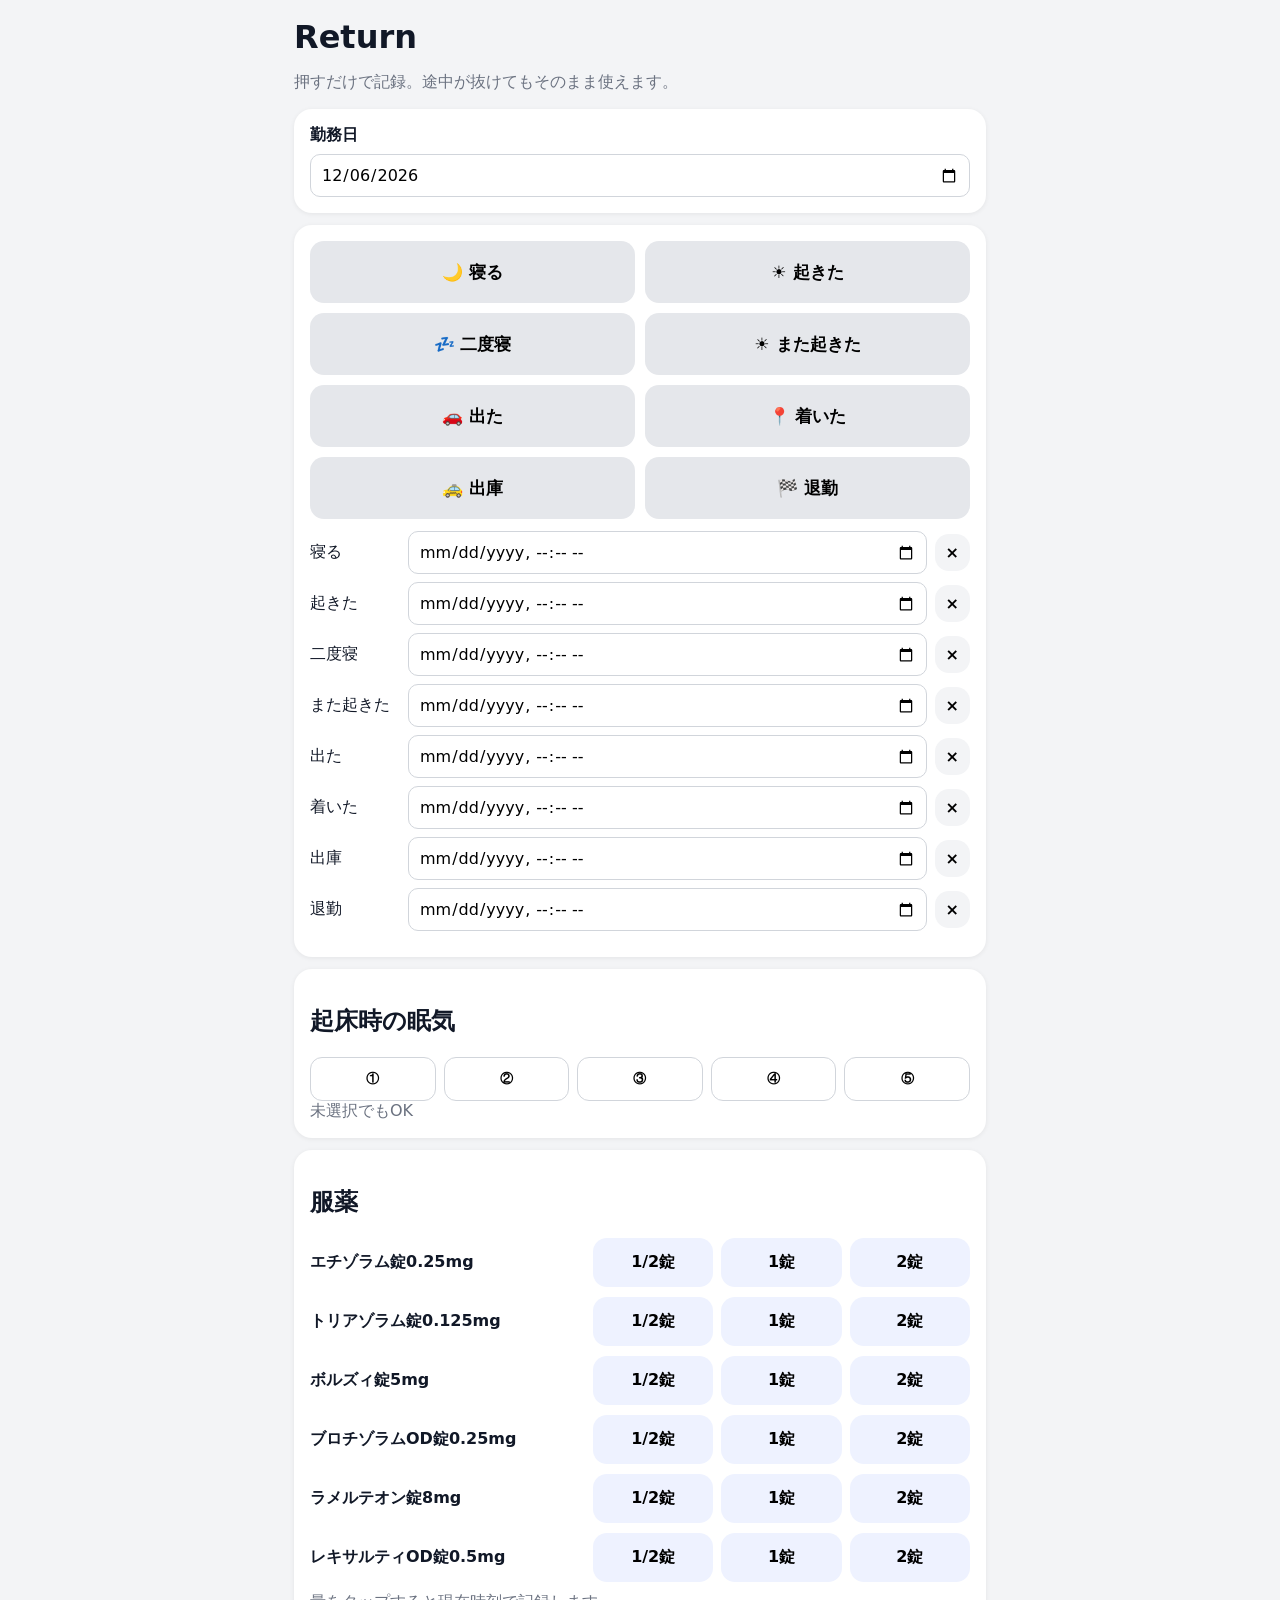
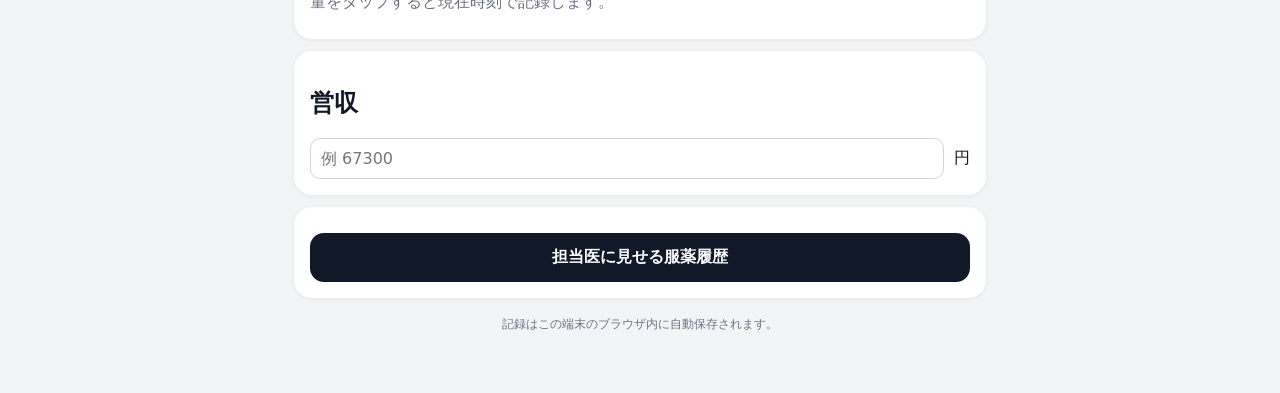
==== commit 5746ac07: "Update medication presets with full names and doses" ====
--- a/index.html
+++ b/index.html
@@ -7,7 +7,7 @@
 <title>Return</title>
 <link rel="manifest" href="manifest.webmanifest">
 <style>
-:root{font-family:system-ui,-apple-system,BlinkMacSystemFont,"Segoe UI",sans-serif;color:#111827;background:#f3f4f6}*{box-sizing:border-box}body{margin:0}.app{max-width:720px;margin:auto;padding:18px 14px 48px}.card{background:#fff;border-radius:18px;padding:16px;margin:12px 0;box-shadow:0 1px 5px #0001}h1{margin:0 0 4px}.sub,.hint{color:#6b7280}.grid{display:grid;grid-template-columns:1fr 1fr;gap:10px}.event,.quick,.small,.link{border:0;border-radius:14px;padding:14px;font:inherit;font-weight:700}.event{min-height:62px;font-size:17px;background:#e5e7eb}.event.done{background:#d1fae5}.times{display:grid;gap:8px;margin-top:12px}.time-row{display:grid;grid-template-columns:90px 1fr auto;gap:8px;align-items:center}.time-row input,.field{width:100%;border:1px solid #d1d5db;border-radius:10px;padding:10px;font:inherit}.small{padding:9px 11px;background:#f3f4f6}.sleepiness{display:grid;grid-template-columns:repeat(5,1fr);gap:8px}.sleepiness button{border:1px solid #d1d5db;background:#fff;border-radius:12px;padding:12px;font-weight:700}.sleepiness .selected{background:#111827;color:#fff}.med-row{display:grid;grid-template-columns:1.2fr .7fr .7fr .7fr;gap:8px;margin:8px 0}.quick{background:#eef2ff}.med-log{margin-top:10px;display:grid;gap:6px}.med-item{display:flex;gap:8px;align-items:center;justify-content:space-between;background:#f9fafb;border-radius:10px;padding:9px}.status{font-weight:800;margin-top:10px}.link{display:block;text-decoration:none;text-align:center;background:#111827;color:#fff;margin-top:10px}.field-row{display:flex;gap:10px;align-items:center}.footer{text-align:center;font-size:12px;color:#6b7280;margin-top:18px}@media(max-width:430px){.med-row{grid-template-columns:1fr 1fr 1fr 1fr}.quick{padding:11px 6px;font-size:14px}}
+:root{font-family:system-ui,-apple-system,BlinkMacSystemFont,"Segoe UI",sans-serif;color:#111827;background:#f3f4f6}*{box-sizing:border-box}body{margin:0}.app{max-width:720px;margin:auto;padding:18px 14px 48px}.card{background:#fff;border-radius:18px;padding:16px;margin:12px 0;box-shadow:0 1px 5px #0001}h1{margin:0 0 4px}.sub,.hint{color:#6b7280}.grid{display:grid;grid-template-columns:1fr 1fr;gap:10px}.event,.quick,.small,.link{border:0;border-radius:14px;padding:14px;font:inherit;font-weight:700}.event{min-height:62px;font-size:17px;background:#e5e7eb}.event.done{background:#d1fae5}.times{display:grid;gap:8px;margin-top:12px}.time-row{display:grid;grid-template-columns:90px 1fr auto;gap:8px;align-items:center}.time-row input,.field{width:100%;border:1px solid #d1d5db;border-radius:10px;padding:10px;font:inherit}.small{padding:9px 11px;background:#f3f4f6}.sleepiness{display:grid;grid-template-columns:repeat(5,1fr);gap:8px}.sleepiness button{border:1px solid #d1d5db;background:#fff;border-radius:12px;padding:12px;font-weight:700}.sleepiness .selected{background:#111827;color:#fff}.med-row{display:grid;grid-template-columns:1.6fr .7fr .7fr .7fr;gap:8px;margin:10px 0;align-items:center}.quick{background:#eef2ff}.med-log{margin-top:10px;display:grid;gap:6px}.med-item{display:flex;gap:8px;align-items:center;justify-content:space-between;background:#f9fafb;border-radius:10px;padding:9px}.status{font-weight:800;margin-top:10px}.link{display:block;text-decoration:none;text-align:center;background:#111827;color:#fff;margin-top:10px}.field-row{display:flex;gap:10px;align-items:center}.footer{text-align:center;font-size:12px;color:#6b7280;margin-top:18px}@media(max-width:430px){.med-row{grid-template-columns:1fr 1fr 1fr 1fr}.med-row strong{grid-column:1/-1}.quick{padding:11px 6px;font-size:14px}}
 </style>
 </head>
 <body><main class="app">
@@ -15,14 +15,21 @@
 <section class="card"><strong>勤務日</strong> <input id="workDate" type="date" class="field" style="margin-top:8px"></section>
 <section class="card"><div class="grid" id="eventButtons"></div><div class="times" id="timeEditor"></div><div id="sleepTotal" class="status"></div></section>
 <section class="card"><h2>起床時の眠気</h2><div class="sleepiness" id="sleepiness"></div><div class="hint">未選択でもOK</div></section>
-<section class="card"><h2>服薬</h2><div id="presetMeds"></div><div class="hint">薬名を入力せず、量をタップすると現在時刻で記録します。</div><div class="med-log" id="medLog"></div></section>
+<section class="card"><h2>服薬</h2><div id="presetMeds"></div><div class="hint">量をタップすると現在時刻で記録します。</div><div class="med-log" id="medLog"></div></section>
 <section class="card"><h2>営収</h2><div class="field-row"><input id="revenue" type="number" inputmode="numeric" min="0" placeholder="例 67300" class="field"><span>円</span></div></section>
 <section class="card"><a class="link" href="history.html">担当医に見せる服薬履歴</a></section>
 <p class="footer">記録はこの端末のブラウザ内に自動保存されます。</p>
 </main>
 <script>
 const EVENTS=[['sleep','🌙 寝る'],['wake','☀️ 起きた'],['nap','💤 二度寝'],['rewake','☀️ また起きた'],['left','🚗 出た'],['arrived','📍 着いた'],['dispatch','🚕 出庫'],['off','🏁 退勤']];
-const PRESETS=['ボルズィ','エチゾラム','トリアゾラム','ラメルテオン'];
+const PRESETS=[
+ {name:'エチゾラム錠0.25mg',amounts:['1/2錠','1錠','2錠']},
+ {name:'トリアゾラム錠0.125mg',amounts:['1/2錠','1錠','2錠']},
+ {name:'ボルズィ錠5mg',amounts:['1/2錠','1錠','2錠']},
+ {name:'ブロチゾラムOD錠0.25mg',amounts:['1/2錠','1錠','2錠']},
+ {name:'ラメルテオン錠8mg',amounts:['1/2錠','1錠','2錠']},
+ {name:'レキサルティOD錠0.5mg',amounts:['1/2錠','1錠','2錠']}
+];
 const KEY='return-app-v1';let db=JSON.parse(localStorage.getItem(KEY)||'{}');const workDate=document.getElementById('workDate');
 const pad=n=>String(n).padStart(2,'0');const localDate=(d=new Date())=>`${d.getFullYear()}-${pad(d.getMonth()+1)}-${pad(d.getDate())}`;
 const toInput=iso=>{if(!iso)return'';const d=new Date(iso);return`${d.getFullYear()}-${pad(d.getMonth()+1)}-${pad(d.getDate())}T${pad(d.getHours())}:${pad(d.getMinutes())}`};
@@ -34,7 +41,7 @@
 const ed=document.getElementById('timeEditor');ed.innerHTML='';EVENTS.forEach(([k,l])=>{const row=document.createElement('div');row.className='time-row';const n=document.createElement('span');n.textContent=l.replace(/^.. /,'');const i=document.createElement('input');i.type='datetime-local';i.value=toInput(r.events[k]);i.onchange=()=>{if(i.value)r.events[k]=fromInput(i.value);else delete r.events[k];save();render()};const x=document.createElement('button');x.className='small';x.textContent='×';x.onclick=()=>{delete r.events[k];save();render()};row.append(n,i,x);ed.appendChild(row)});
 const sm=sleepMs(r);document.getElementById('sleepTotal').textContent=sm===null?'':`睡眠時間＝${fmt(sm)}`;
 const s=document.getElementById('sleepiness');s.innerHTML='';for(let j=1;j<=5;j++){const x=document.createElement('button');x.textContent=['①','②','③','④','⑤'][j-1];if(r.sleepiness===j)x.classList.add('selected');x.onclick=()=>{r.sleepiness=r.sleepiness===j?null:j;save();render()};s.appendChild(x)}
-const p=document.getElementById('presetMeds');p.innerHTML='';PRESETS.forEach(drug=>{const row=document.createElement('div');row.className='med-row';const name=document.createElement('strong');name.textContent=drug;['1/2錠','1錠','2錠'].forEach(amount=>{const btn=document.createElement('button');btn.className='quick';btn.textContent=amount;btn.onclick=()=>addMed(drug,amount);row.appendChild(btn)});row.prepend(name);p.appendChild(row)});
+const p=document.getElementById('presetMeds');p.innerHTML='';PRESETS.forEach(med=>{const row=document.createElement('div');row.className='med-row';const name=document.createElement('strong');name.textContent=med.name;row.appendChild(name);med.amounts.forEach(amount=>{const btn=document.createElement('button');btn.className='quick';btn.textContent=amount;btn.onclick=()=>addMed(med.name,amount);row.appendChild(btn)});p.appendChild(row)});
 const log=document.getElementById('medLog');log.innerHTML='';r.meds.forEach((m,idx)=>{const row=document.createElement('div');row.className='med-item';const t=document.createElement('span');t.textContent=`${new Date(m.time).toLocaleTimeString('ja-JP',{hour:'2-digit',minute:'2-digit'})} ${m.drug} ${m.amount}`;const del=document.createElement('button');del.className='small';del.textContent='削除';del.onclick=()=>{r.meds.splice(idx,1);save();render()};row.append(t,del);log.appendChild(row)});document.getElementById('revenue').value=r.revenue??''}
 workDate.value=localDate();workDate.onchange=render;document.getElementById('revenue').oninput=e=>{rec().revenue=e.target.value;save()};render();if('serviceWorker'in navigator)window.addEventListener('load',()=>navigator.serviceWorker.register('./service-worker.js').catch(()=>{}));
 </script></body></html>
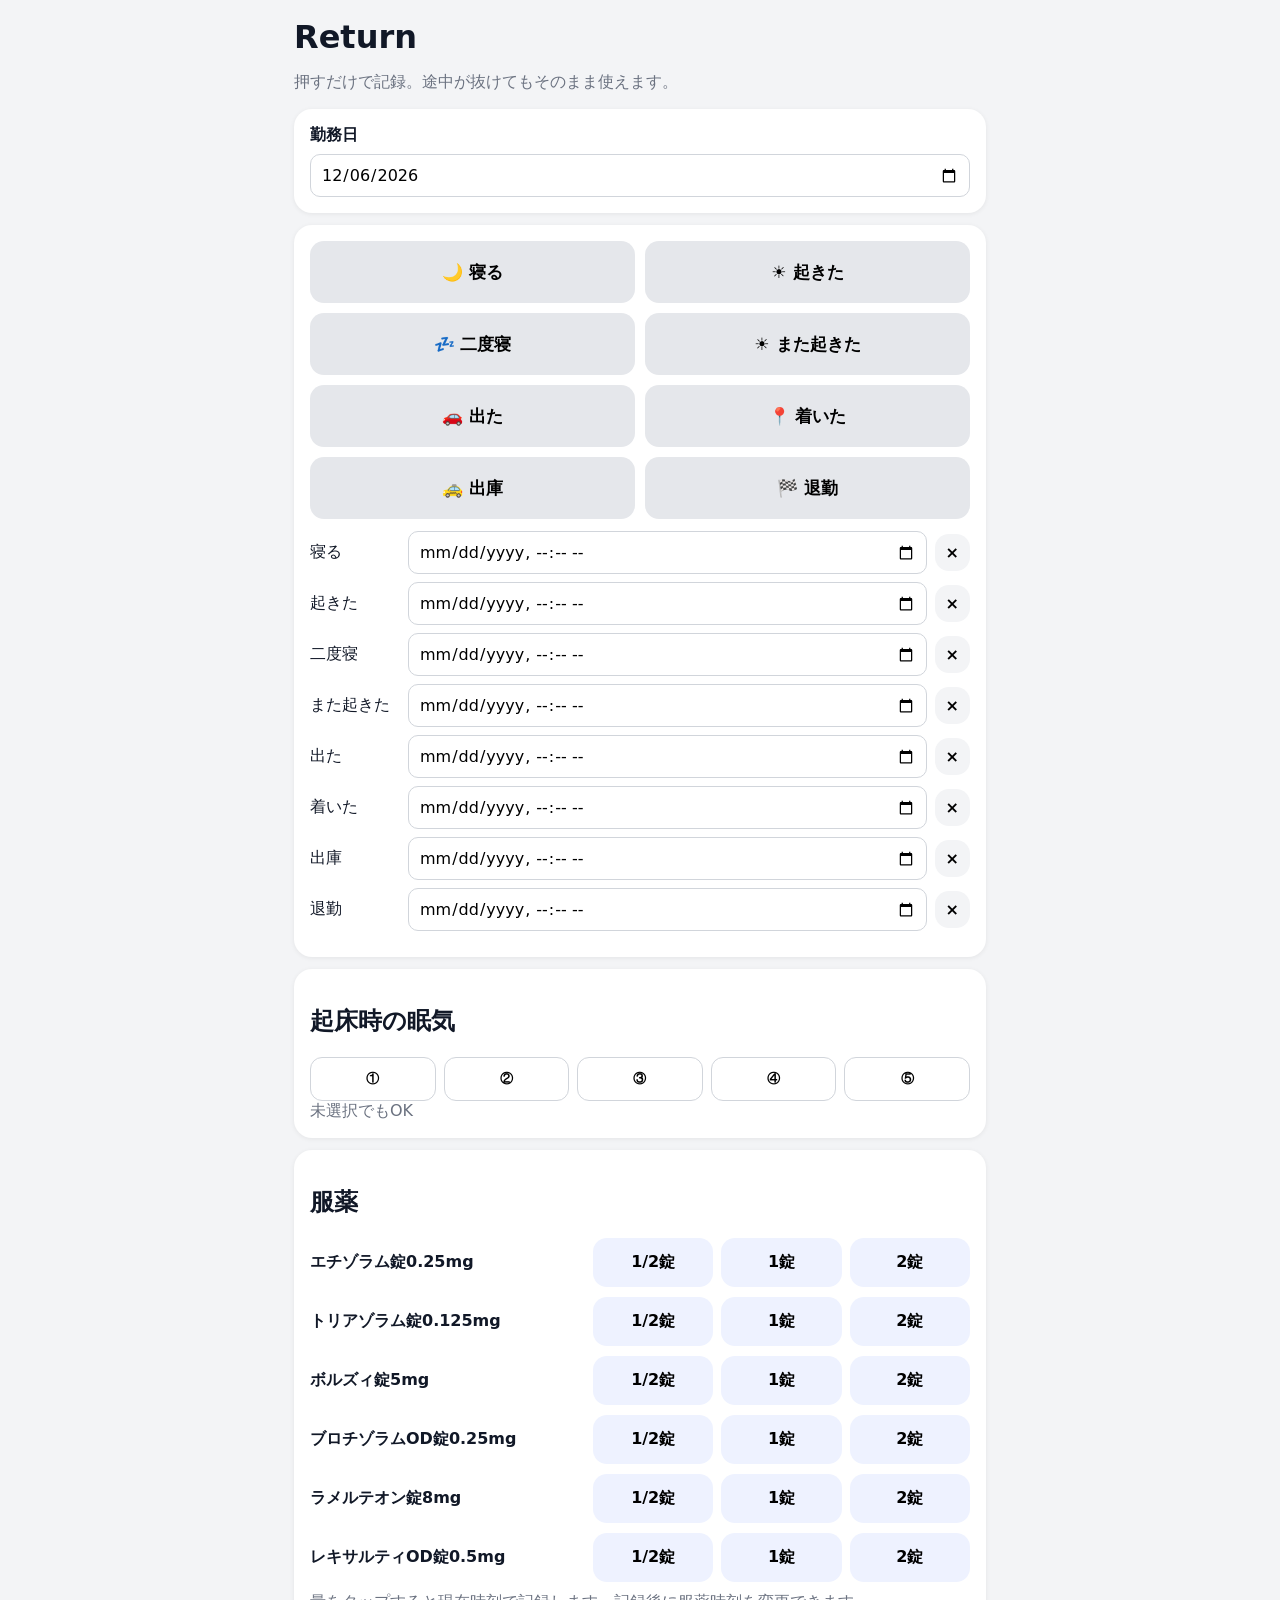
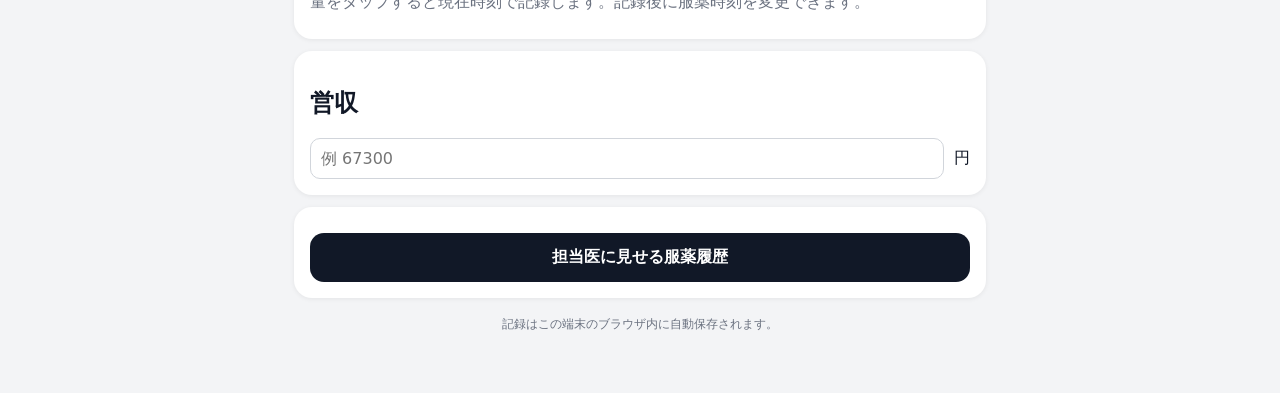
==== commit 04ab0f89: "Allow editing medication time" ====
--- a/index.html
+++ b/index.html
@@ -7,7 +7,7 @@
 <title>Return</title>
 <link rel="manifest" href="manifest.webmanifest">
 <style>
-:root{font-family:system-ui,-apple-system,BlinkMacSystemFont,"Segoe UI",sans-serif;color:#111827;background:#f3f4f6}*{box-sizing:border-box}body{margin:0}.app{max-width:720px;margin:auto;padding:18px 14px 48px}.card{background:#fff;border-radius:18px;padding:16px;margin:12px 0;box-shadow:0 1px 5px #0001}h1{margin:0 0 4px}.sub,.hint{color:#6b7280}.grid{display:grid;grid-template-columns:1fr 1fr;gap:10px}.event,.quick,.small,.link{border:0;border-radius:14px;padding:14px;font:inherit;font-weight:700}.event{min-height:62px;font-size:17px;background:#e5e7eb}.event.done{background:#d1fae5}.times{display:grid;gap:8px;margin-top:12px}.time-row{display:grid;grid-template-columns:90px 1fr auto;gap:8px;align-items:center}.time-row input,.field{width:100%;border:1px solid #d1d5db;border-radius:10px;padding:10px;font:inherit}.small{padding:9px 11px;background:#f3f4f6}.sleepiness{display:grid;grid-template-columns:repeat(5,1fr);gap:8px}.sleepiness button{border:1px solid #d1d5db;background:#fff;border-radius:12px;padding:12px;font-weight:700}.sleepiness .selected{background:#111827;color:#fff}.med-row{display:grid;grid-template-columns:1.6fr .7fr .7fr .7fr;gap:8px;margin:10px 0;align-items:center}.quick{background:#eef2ff}.med-log{margin-top:10px;display:grid;gap:6px}.med-item{display:flex;gap:8px;align-items:center;justify-content:space-between;background:#f9fafb;border-radius:10px;padding:9px}.status{font-weight:800;margin-top:10px}.link{display:block;text-decoration:none;text-align:center;background:#111827;color:#fff;margin-top:10px}.field-row{display:flex;gap:10px;align-items:center}.footer{text-align:center;font-size:12px;color:#6b7280;margin-top:18px}@media(max-width:430px){.med-row{grid-template-columns:1fr 1fr 1fr 1fr}.med-row strong{grid-column:1/-1}.quick{padding:11px 6px;font-size:14px}}
+:root{font-family:system-ui,-apple-system,BlinkMacSystemFont,"Segoe UI",sans-serif;color:#111827;background:#f3f4f6}*{box-sizing:border-box}body{margin:0}.app{max-width:720px;margin:auto;padding:18px 14px 48px}.card{background:#fff;border-radius:18px;padding:16px;margin:12px 0;box-shadow:0 1px 5px #0001}h1{margin:0 0 4px}.sub,.hint{color:#6b7280}.grid{display:grid;grid-template-columns:1fr 1fr;gap:10px}.event,.quick,.small,.link{border:0;border-radius:14px;padding:14px;font:inherit;font-weight:700}.event{min-height:62px;font-size:17px;background:#e5e7eb}.event.done{background:#d1fae5}.times{display:grid;gap:8px;margin-top:12px}.time-row{display:grid;grid-template-columns:90px 1fr auto;gap:8px;align-items:center}.time-row input,.field,.med-time{width:100%;border:1px solid #d1d5db;border-radius:10px;padding:10px;font:inherit}.small{padding:9px 11px;background:#f3f4f6}.sleepiness{display:grid;grid-template-columns:repeat(5,1fr);gap:8px}.sleepiness button{border:1px solid #d1d5db;background:#fff;border-radius:12px;padding:12px;font-weight:700}.sleepiness .selected{background:#111827;color:#fff}.med-row{display:grid;grid-template-columns:1.6fr .7fr .7fr .7fr;gap:8px;margin:10px 0;align-items:center}.quick{background:#eef2ff}.med-log{margin-top:10px;display:grid;gap:8px}.med-item{display:grid;grid-template-columns:1fr auto;gap:8px;align-items:center;background:#f9fafb;border-radius:10px;padding:9px}.med-main{display:grid;gap:6px}.med-name{font-weight:700}.status{font-weight:800;margin-top:10px}.link{display:block;text-decoration:none;text-align:center;background:#111827;color:#fff;margin-top:10px}.field-row{display:flex;gap:10px;align-items:center}.footer{text-align:center;font-size:12px;color:#6b7280;margin-top:18px}@media(max-width:430px){.med-row{grid-template-columns:1fr 1fr 1fr 1fr}.med-row strong{grid-column:1/-1}.quick{padding:11px 6px;font-size:14px}.med-item{grid-template-columns:1fr}}
 </style>
 </head>
 <body><main class="app">
@@ -15,7 +15,7 @@
 <section class="card"><strong>勤務日</strong> <input id="workDate" type="date" class="field" style="margin-top:8px"></section>
 <section class="card"><div class="grid" id="eventButtons"></div><div class="times" id="timeEditor"></div><div id="sleepTotal" class="status"></div></section>
 <section class="card"><h2>起床時の眠気</h2><div class="sleepiness" id="sleepiness"></div><div class="hint">未選択でもOK</div></section>
-<section class="card"><h2>服薬</h2><div id="presetMeds"></div><div class="hint">量をタップすると現在時刻で記録します。</div><div class="med-log" id="medLog"></div></section>
+<section class="card"><h2>服薬</h2><div id="presetMeds"></div><div class="hint">量をタップすると現在時刻で記録します。記録後に服薬時刻を変更できます。</div><div class="med-log" id="medLog"></div></section>
 <section class="card"><h2>営収</h2><div class="field-row"><input id="revenue" type="number" inputmode="numeric" min="0" placeholder="例 67300" class="field"><span>円</span></div></section>
 <section class="card"><a class="link" href="history.html">担当医に見せる服薬履歴</a></section>
 <p class="footer">記録はこの端末のブラウザ内に自動保存されます。</p>
@@ -42,6 +42,6 @@
 const sm=sleepMs(r);document.getElementById('sleepTotal').textContent=sm===null?'':`睡眠時間＝${fmt(sm)}`;
 const s=document.getElementById('sleepiness');s.innerHTML='';for(let j=1;j<=5;j++){const x=document.createElement('button');x.textContent=['①','②','③','④','⑤'][j-1];if(r.sleepiness===j)x.classList.add('selected');x.onclick=()=>{r.sleepiness=r.sleepiness===j?null:j;save();render()};s.appendChild(x)}
 const p=document.getElementById('presetMeds');p.innerHTML='';PRESETS.forEach(med=>{const row=document.createElement('div');row.className='med-row';const name=document.createElement('strong');name.textContent=med.name;row.appendChild(name);med.amounts.forEach(amount=>{const btn=document.createElement('button');btn.className='quick';btn.textContent=amount;btn.onclick=()=>addMed(med.name,amount);row.appendChild(btn)});p.appendChild(row)});
-const log=document.getElementById('medLog');log.innerHTML='';r.meds.forEach((m,idx)=>{const row=document.createElement('div');row.className='med-item';const t=document.createElement('span');t.textContent=`${new Date(m.time).toLocaleTimeString('ja-JP',{hour:'2-digit',minute:'2-digit'})} ${m.drug} ${m.amount}`;const del=document.createElement('button');del.className='small';del.textContent='削除';del.onclick=()=>{r.meds.splice(idx,1);save();render()};row.append(t,del);log.appendChild(row)});document.getElementById('revenue').value=r.revenue??''}
+const log=document.getElementById('medLog');log.innerHTML='';r.meds.forEach((m,idx)=>{const row=document.createElement('div');row.className='med-item';const main=document.createElement('div');main.className='med-main';const name=document.createElement('div');name.className='med-name';name.textContent=`${m.drug} ${m.amount}`;const time=document.createElement('input');time.type='datetime-local';time.className='med-time';time.value=toInput(m.time);time.onchange=()=>{if(time.value){m.time=fromInput(time.value);save()} };main.append(name,time);const del=document.createElement('button');del.className='small';del.textContent='削除';del.onclick=()=>{r.meds.splice(idx,1);save();render()};row.append(main,del);log.appendChild(row)});document.getElementById('revenue').value=r.revenue??''}
 workDate.value=localDate();workDate.onchange=render;document.getElementById('revenue').oninput=e=>{rec().revenue=e.target.value;save()};render();if('serviceWorker'in navigator)window.addEventListener('load',()=>navigator.serviceWorker.register('./service-worker.js').catch(()=>{}));
 </script></body></html>
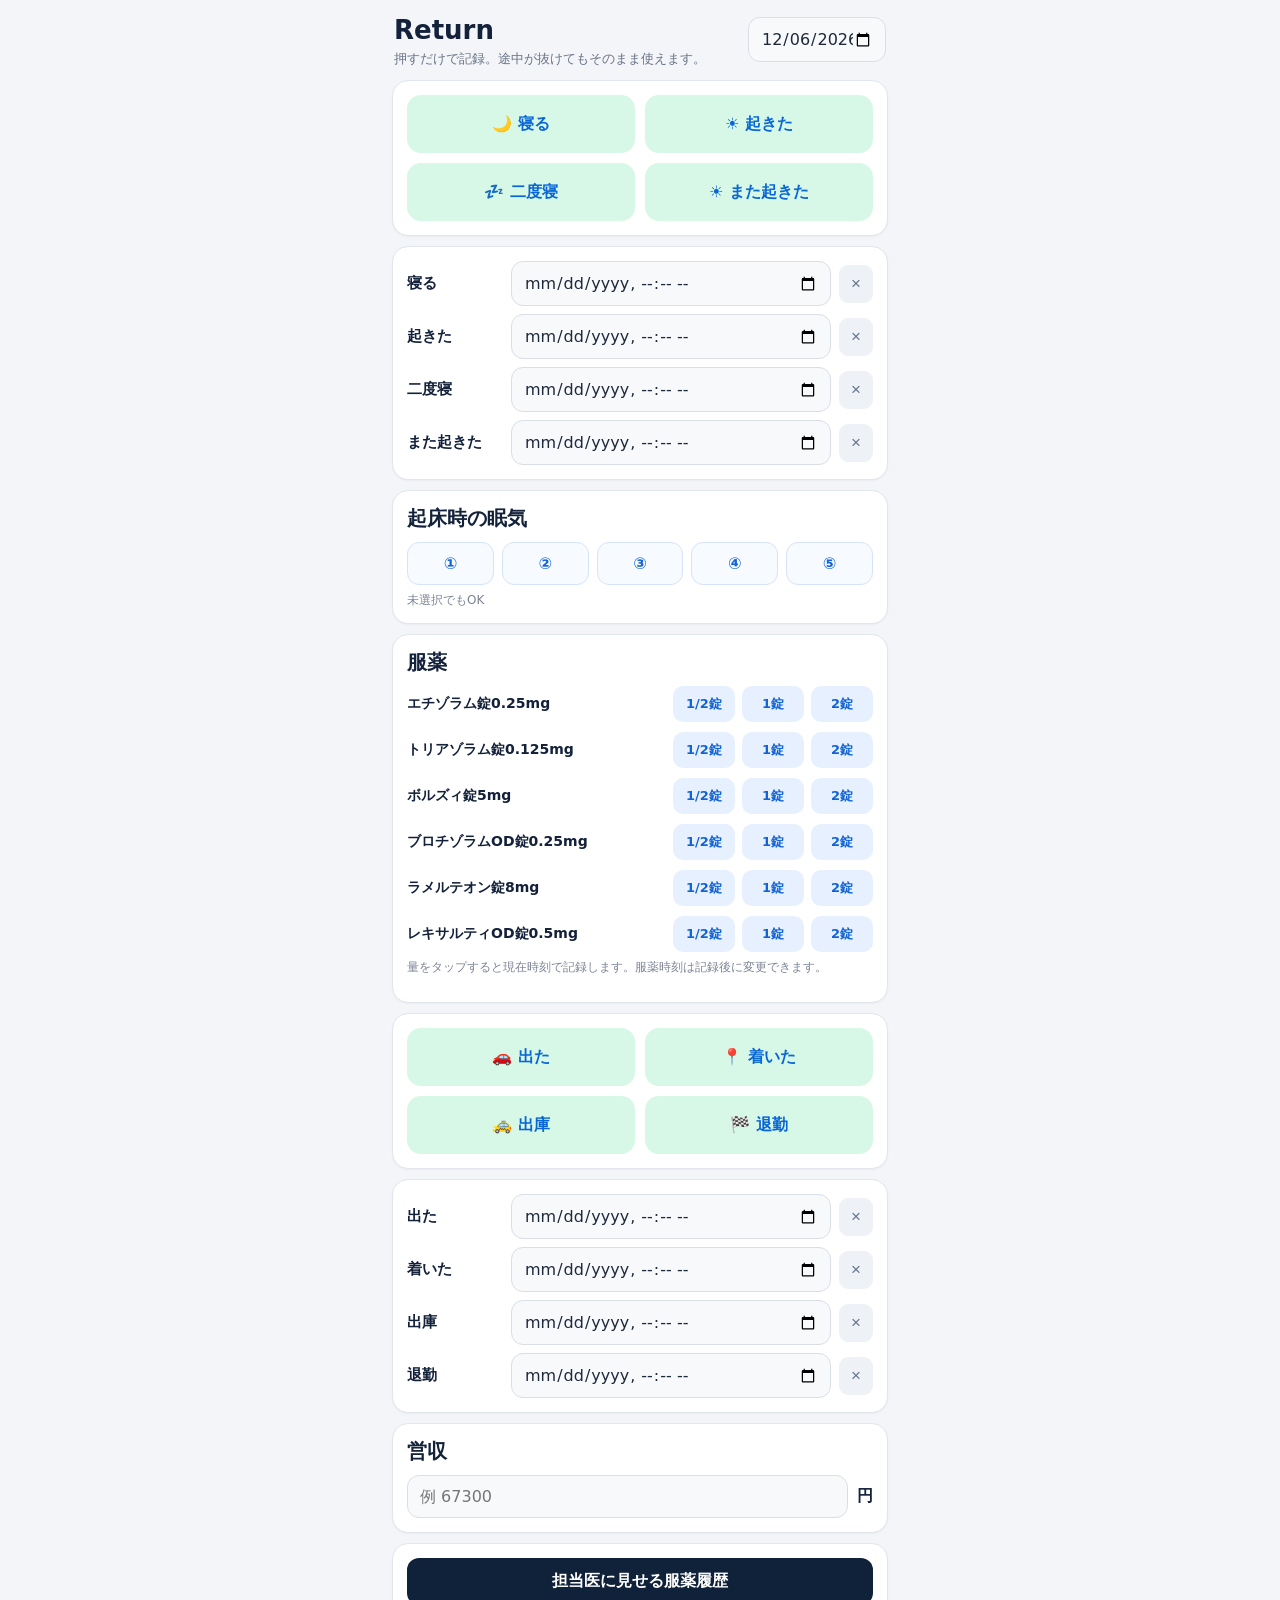
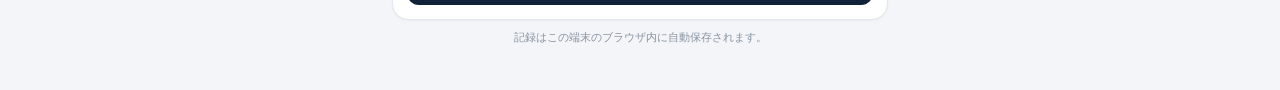
==== commit 92a72c42: "Refine Return mobile layout for easier daily use" ====
--- a/index.html
+++ b/index.html
@@ -3,25 +3,36 @@
 <head>
 <meta charset="utf-8">
 <meta name="viewport" content="width=device-width,initial-scale=1,viewport-fit=cover">
-<meta name="theme-color" content="#111827">
+<meta name="theme-color" content="#10213a">
 <title>Return</title>
 <link rel="manifest" href="manifest.webmanifest">
 <style>
-:root{font-family:system-ui,-apple-system,BlinkMacSystemFont,"Segoe UI",sans-serif;color:#111827;background:#f3f4f6}*{box-sizing:border-box}body{margin:0}.app{max-width:720px;margin:auto;padding:18px 14px 48px}.card{background:#fff;border-radius:18px;padding:16px;margin:12px 0;box-shadow:0 1px 5px #0001}h1{margin:0 0 4px}.sub,.hint{color:#6b7280}.grid{display:grid;grid-template-columns:1fr 1fr;gap:10px}.event,.quick,.small,.link{border:0;border-radius:14px;padding:14px;font:inherit;font-weight:700}.event{min-height:62px;font-size:17px;background:#e5e7eb}.event.done{background:#d1fae5}.times{display:grid;gap:8px;margin-top:12px}.time-row{display:grid;grid-template-columns:90px 1fr auto;gap:8px;align-items:center}.time-row input,.field,.med-time{width:100%;border:1px solid #d1d5db;border-radius:10px;padding:10px;font:inherit}.small{padding:9px 11px;background:#f3f4f6}.sleepiness{display:grid;grid-template-columns:repeat(5,1fr);gap:8px}.sleepiness button{border:1px solid #d1d5db;background:#fff;border-radius:12px;padding:12px;font-weight:700}.sleepiness .selected{background:#111827;color:#fff}.med-row{display:grid;grid-template-columns:1.6fr .7fr .7fr .7fr;gap:8px;margin:10px 0;align-items:center}.quick{background:#eef2ff}.med-log{margin-top:10px;display:grid;gap:8px}.med-item{display:grid;grid-template-columns:1fr auto;gap:8px;align-items:center;background:#f9fafb;border-radius:10px;padding:9px}.med-main{display:grid;gap:6px}.med-name{font-weight:700}.status{font-weight:800;margin-top:10px}.link{display:block;text-decoration:none;text-align:center;background:#111827;color:#fff;margin-top:10px}.field-row{display:flex;gap:10px;align-items:center}.footer{text-align:center;font-size:12px;color:#6b7280;margin-top:18px}@media(max-width:430px){.med-row{grid-template-columns:1fr 1fr 1fr 1fr}.med-row strong{grid-column:1/-1}.quick{padding:11px 6px;font-size:14px}.med-item{grid-template-columns:1fr}}
+:root{font-family:system-ui,-apple-system,BlinkMacSystemFont,"Segoe UI",sans-serif;color:#13213a;background:#f3f5f8}*{box-sizing:border-box}body{margin:0;background:#f3f5f8}.app{max-width:520px;margin:auto;padding:14px 12px 34px}.head{display:flex;justify-content:space-between;gap:12px;align-items:flex-start;margin:3px 2px 12px}.head h1{font-size:26px;line-height:1;margin:0 0 7px}.sub{margin:0;color:#697386;font-size:13px}.datebox{width:138px;flex:0 0 auto}.field,.datebox input,.time-input,.med-time{width:100%;border:1px solid #d9dee7;background:#f8f9fb;border-radius:12px;padding:11px 12px;font:inherit;color:#1e293b}.card{background:#fff;border:1px solid #e1e5ec;border-radius:16px;padding:14px;margin:10px 0;box-shadow:0 1px 2px #0f172a0a}.actions{display:grid;grid-template-columns:1fr 1fr;gap:10px}.action{border:0;border-radius:14px;min-height:58px;padding:12px;font:inherit;font-weight:800;background:#d7f8e7;color:#0866d6}.action.done{background:#c7f2dc;color:#065f46}.section-title{font-size:20px;font-weight:800;margin:0 0 10px}.rows{display:grid;gap:8px}.row{display:grid;grid-template-columns:96px 1fr 34px;gap:8px;align-items:center}.label{font-weight:800;font-size:15px}.clear{border:0;background:#eef2f7;border-radius:9px;min-height:38px;font-size:17px;color:#64748b}.sleep-total{margin-top:10px;background:#f5f7fa;border-radius:12px;padding:11px 12px;font-weight:800}.sleepiness{display:grid;grid-template-columns:repeat(5,1fr);gap:8px}.sleepiness button{border:1px solid #d5e3fb;background:#f7fbff;border-radius:12px;padding:11px 0;font:inherit;font-weight:800;color:#1465d8}.sleepiness .selected{background:#cfe1ff;border-color:#8fb8ff}.hint{color:#7b8495;font-size:12px;margin-top:7px}.med-list{display:grid;gap:10px}.med-row{display:grid;grid-template-columns:1fr 62px 62px 62px;gap:7px;align-items:center}.med-name{font-weight:750;font-size:14px;line-height:1.25}.dose{border:0;background:#e7f0ff;color:#1264d6;border-radius:10px;padding:9px 4px;font:inherit;font-weight:800;font-size:13px}.med-log{display:grid;gap:8px;margin-top:12px}.med-item{background:#f7f8fa;border-radius:12px;padding:9px}.med-top{display:grid;grid-template-columns:1fr auto;gap:8px;align-items:center}.med-title{font-weight:750;font-size:13px}.delete{border:0;background:#eef2f7;border-radius:9px;padding:7px 9px;color:#64748b}.work-actions{display:grid;grid-template-columns:1fr 1fr;gap:10px}.revenue{display:grid;grid-template-columns:1fr auto;gap:9px;align-items:center}.history{display:block;text-decoration:none;text-align:center;background:#10213a;color:#fff;border-radius:12px;padding:13px;font-weight:800}.footer{font-size:11px;color:#8a93a2;text-align:center;margin-top:10px}@media(max-width:390px){.med-row{grid-template-columns:1fr 1fr 1fr 1fr}.med-name{grid-column:1/-1}.row{grid-template-columns:82px 1fr 32px}.head{align-items:stretch}.datebox{width:125px}}
 </style>
 </head>
 <body><main class="app">
-<h1>Return</h1><p class="sub">押すだけで記録。途中が抜けてもそのまま使えます。</p>
-<section class="card"><strong>勤務日</strong> <input id="workDate" type="date" class="field" style="margin-top:8px"></section>
-<section class="card"><div class="grid" id="eventButtons"></div><div class="times" id="timeEditor"></div><div id="sleepTotal" class="status"></div></section>
-<section class="card"><h2>起床時の眠気</h2><div class="sleepiness" id="sleepiness"></div><div class="hint">未選択でもOK</div></section>
-<section class="card"><h2>服薬</h2><div id="presetMeds"></div><div class="hint">量をタップすると現在時刻で記録します。記録後に服薬時刻を変更できます。</div><div class="med-log" id="medLog"></div></section>
-<section class="card"><h2>営収</h2><div class="field-row"><input id="revenue" type="number" inputmode="numeric" min="0" placeholder="例 67300" class="field"><span>円</span></div></section>
-<section class="card"><a class="link" href="history.html">担当医に見せる服薬履歴</a></section>
+<header class="head"><div><h1>Return</h1><p class="sub">押すだけで記録。途中が抜けてもそのまま使えます。</p></div><div class="datebox"><input id="workDate" type="date"></div></header>
+
+<section class="card"><div class="actions" id="sleepActions"></div></section>
+
+<section class="card"><div class="rows" id="sleepRows"></div><div id="sleepTotal" class="sleep-total" hidden></div></section>
+
+<section class="card"><h2 class="section-title">起床時の眠気</h2><div class="sleepiness" id="sleepiness"></div><div class="hint">未選択でもOK</div></section>
+
+<section class="card"><h2 class="section-title">服薬</h2><div class="med-list" id="presetMeds"></div><div class="hint">量をタップすると現在時刻で記録します。服薬時刻は記録後に変更できます。</div><div class="med-log" id="medLog"></div></section>
+
+<section class="card"><div class="work-actions" id="workActions"></div></section>
+
+<section class="card"><div class="rows" id="workRows"></div></section>
+
+<section class="card"><h2 class="section-title">営収</h2><div class="revenue"><input id="revenue" type="number" inputmode="numeric" min="0" placeholder="例 67300" class="field"><strong>円</strong></div></section>
+
+<section class="card"><a class="history" href="history.html">担当医に見せる服薬履歴</a></section>
 <p class="footer">記録はこの端末のブラウザ内に自動保存されます。</p>
 </main>
 <script>
-const EVENTS=[['sleep','🌙 寝る'],['wake','☀️ 起きた'],['nap','💤 二度寝'],['rewake','☀️ また起きた'],['left','🚗 出た'],['arrived','📍 着いた'],['dispatch','🚕 出庫'],['off','🏁 退勤']];
+const SLEEP_EVENTS=[['sleep','🌙 寝る','寝る'],['wake','☀️ 起きた','起きた'],['nap','💤 二度寝','二度寝'],['rewake','☀️ また起きた','また起きた']];
+const WORK_EVENTS=[['left','🚗 出た','出た'],['arrived','📍 着いた','着いた'],['dispatch','🚕 出庫','出庫'],['off','🏁 退勤','退勤']];
 const PRESETS=[
  {name:'エチゾラム錠0.25mg',amounts:['1/2錠','1錠','2錠']},
  {name:'トリアゾラム錠0.125mg',amounts:['1/2錠','1錠','2錠']},
@@ -30,18 +41,28 @@
  {name:'ラメルテオン錠8mg',amounts:['1/2錠','1錠','2錠']},
  {name:'レキサルティOD錠0.5mg',amounts:['1/2錠','1錠','2錠']}
 ];
-const KEY='return-app-v1';let db=JSON.parse(localStorage.getItem(KEY)||'{}');const workDate=document.getElementById('workDate');
-const pad=n=>String(n).padStart(2,'0');const localDate=(d=new Date())=>`${d.getFullYear()}-${pad(d.getMonth()+1)}-${pad(d.getDate())}`;
-const toInput=iso=>{if(!iso)return'';const d=new Date(iso);return`${d.getFullYear()}-${pad(d.getMonth()+1)}-${pad(d.getDate())}T${pad(d.getHours())}:${pad(d.getMinutes())}`};
-const fromInput=v=>v?new Date(v).toISOString():null;function rec(){const k=workDate.value;db[k]||={events:{},sleepiness:null,meds:[],revenue:''};return db[k]}function save(){localStorage.setItem(KEY,JSON.stringify(db))}
+const KEY='return-app-v1';
+let db=JSON.parse(localStorage.getItem(KEY)||'{}');
+const workDate=document.getElementById('workDate');
+const pad=n=>String(n).padStart(2,'0');
+const localDate=(d=new Date())=>`${d.getFullYear()}-${pad(d.getMonth()+1)}-${pad(d.getDate())}`;
+const toInput=iso=>{if(!iso)return'';const d=new Date(iso);return `${d.getFullYear()}-${pad(d.getMonth()+1)}-${pad(d.getDate())}T${pad(d.getHours())}:${pad(d.getMinutes())}`};
+const fromInput=v=>v?new Date(v).toISOString():null;
+function rec(){const k=workDate.value;db[k]||={events:{},sleepiness:null,meds:[],revenue:''};return db[k]}
+function save(){localStorage.setItem(KEY,JSON.stringify(db))}
 function fmt(ms){if(ms<0)return'';const m=Math.round(ms/60000),h=Math.floor(m/60),r=m%60;return h?`${h}時間${r}分`:`${r}分`}
 function sleepMs(r){let total=0,has=false;if(r.events.sleep&&r.events.wake){total+=new Date(r.events.wake)-new Date(r.events.sleep);has=true}if(r.events.nap&&r.events.rewake){total+=new Date(r.events.rewake)-new Date(r.events.nap);has=true}return has?total:null}
 function addMed(drug,amount){rec().meds.push({time:new Date().toISOString(),drug,amount});save();render()}
-function render(){const r=rec();const b=document.getElementById('eventButtons');b.innerHTML='';EVENTS.forEach(([k,l])=>{const x=document.createElement('button');x.className='event'+(r.events[k]?' done':'');x.textContent=l+(r.events[k]?' ✓':'');x.onclick=()=>{r.events[k]=new Date().toISOString();save();render()};b.appendChild(x)});
-const ed=document.getElementById('timeEditor');ed.innerHTML='';EVENTS.forEach(([k,l])=>{const row=document.createElement('div');row.className='time-row';const n=document.createElement('span');n.textContent=l.replace(/^.. /,'');const i=document.createElement('input');i.type='datetime-local';i.value=toInput(r.events[k]);i.onchange=()=>{if(i.value)r.events[k]=fromInput(i.value);else delete r.events[k];save();render()};const x=document.createElement('button');x.className='small';x.textContent='×';x.onclick=()=>{delete r.events[k];save();render()};row.append(n,i,x);ed.appendChild(row)});
-const sm=sleepMs(r);document.getElementById('sleepTotal').textContent=sm===null?'':`睡眠時間＝${fmt(sm)}`;
-const s=document.getElementById('sleepiness');s.innerHTML='';for(let j=1;j<=5;j++){const x=document.createElement('button');x.textContent=['①','②','③','④','⑤'][j-1];if(r.sleepiness===j)x.classList.add('selected');x.onclick=()=>{r.sleepiness=r.sleepiness===j?null:j;save();render()};s.appendChild(x)}
-const p=document.getElementById('presetMeds');p.innerHTML='';PRESETS.forEach(med=>{const row=document.createElement('div');row.className='med-row';const name=document.createElement('strong');name.textContent=med.name;row.appendChild(name);med.amounts.forEach(amount=>{const btn=document.createElement('button');btn.className='quick';btn.textContent=amount;btn.onclick=()=>addMed(med.name,amount);row.appendChild(btn)});p.appendChild(row)});
-const log=document.getElementById('medLog');log.innerHTML='';r.meds.forEach((m,idx)=>{const row=document.createElement('div');row.className='med-item';const main=document.createElement('div');main.className='med-main';const name=document.createElement('div');name.className='med-name';name.textContent=`${m.drug} ${m.amount}`;const time=document.createElement('input');time.type='datetime-local';time.className='med-time';time.value=toInput(m.time);time.onchange=()=>{if(time.value){m.time=fromInput(time.value);save()} };main.append(name,time);const del=document.createElement('button');del.className='small';del.textContent='削除';del.onclick=()=>{r.meds.splice(idx,1);save();render()};row.append(main,del);log.appendChild(row)});document.getElementById('revenue').value=r.revenue??''}
+function renderActions(target,events,r){const wrap=document.getElementById(target);wrap.innerHTML='';events.forEach(([k,label])=>{const b=document.createElement('button');b.className='action'+(r.events[k]?' done':'');b.textContent=label+(r.events[k]?' ✓':'');b.onclick=()=>{r.events[k]=new Date().toISOString();save();render()};wrap.appendChild(b)})}
+function renderRows(target,events,r){const wrap=document.getElementById(target);wrap.innerHTML='';events.forEach(([k,,label])=>{const row=document.createElement('div');row.className='row';const name=document.createElement('div');name.className='label';name.textContent=label;const input=document.createElement('input');input.type='datetime-local';input.className='time-input';input.value=toInput(r.events[k]);input.onchange=()=>{if(input.value)r.events[k]=fromInput(input.value);else delete r.events[k];save();render()};const clear=document.createElement('button');clear.className='clear';clear.textContent='×';clear.onclick=()=>{delete r.events[k];save();render()};row.append(name,input,clear);wrap.appendChild(row)})}
+function render(){const r=rec();
+ renderActions('sleepActions',SLEEP_EVENTS,r);renderRows('sleepRows',SLEEP_EVENTS,r);
+ const sm=sleepMs(r),sleepTotal=document.getElementById('sleepTotal');sleepTotal.hidden=sm===null;sleepTotal.textContent=sm===null?'':`睡眠時間＝${fmt(sm)}`;
+ const s=document.getElementById('sleepiness');s.innerHTML='';for(let j=1;j<=5;j++){const b=document.createElement('button');b.textContent=['①','②','③','④','⑤'][j-1];if(r.sleepiness===j)b.classList.add('selected');b.onclick=()=>{r.sleepiness=r.sleepiness===j?null:j;save();render()};s.appendChild(b)}
+ const p=document.getElementById('presetMeds');p.innerHTML='';PRESETS.forEach(med=>{const row=document.createElement('div');row.className='med-row';const name=document.createElement('div');name.className='med-name';name.textContent=med.name;row.appendChild(name);med.amounts.forEach(amount=>{const b=document.createElement('button');b.className='dose';b.textContent=amount;b.onclick=()=>addMed(med.name,amount);row.appendChild(b)});p.appendChild(row)});
+ const log=document.getElementById('medLog');log.innerHTML='';r.meds.forEach((m,idx)=>{const item=document.createElement('div');item.className='med-item';const top=document.createElement('div');top.className='med-top';const title=document.createElement('div');title.className='med-title';title.textContent=`${m.drug} ${m.amount}`;const del=document.createElement('button');del.className='delete';del.textContent='削除';del.onclick=()=>{r.meds.splice(idx,1);save();render()};top.append(title,del);const time=document.createElement('input');time.type='datetime-local';time.className='med-time';time.value=toInput(m.time);time.onchange=()=>{if(time.value){m.time=fromInput(time.value);save()}};item.append(top,time);log.appendChild(item)});
+ renderActions('workActions',WORK_EVENTS,r);renderRows('workRows',WORK_EVENTS,r);
+ document.getElementById('revenue').value=r.revenue??'';
+}
 workDate.value=localDate();workDate.onchange=render;document.getElementById('revenue').oninput=e=>{rec().revenue=e.target.value;save()};render();if('serviceWorker'in navigator)window.addEventListener('load',()=>navigator.serviceWorker.register('./service-worker.js').catch(()=>{}));
 </script></body></html>
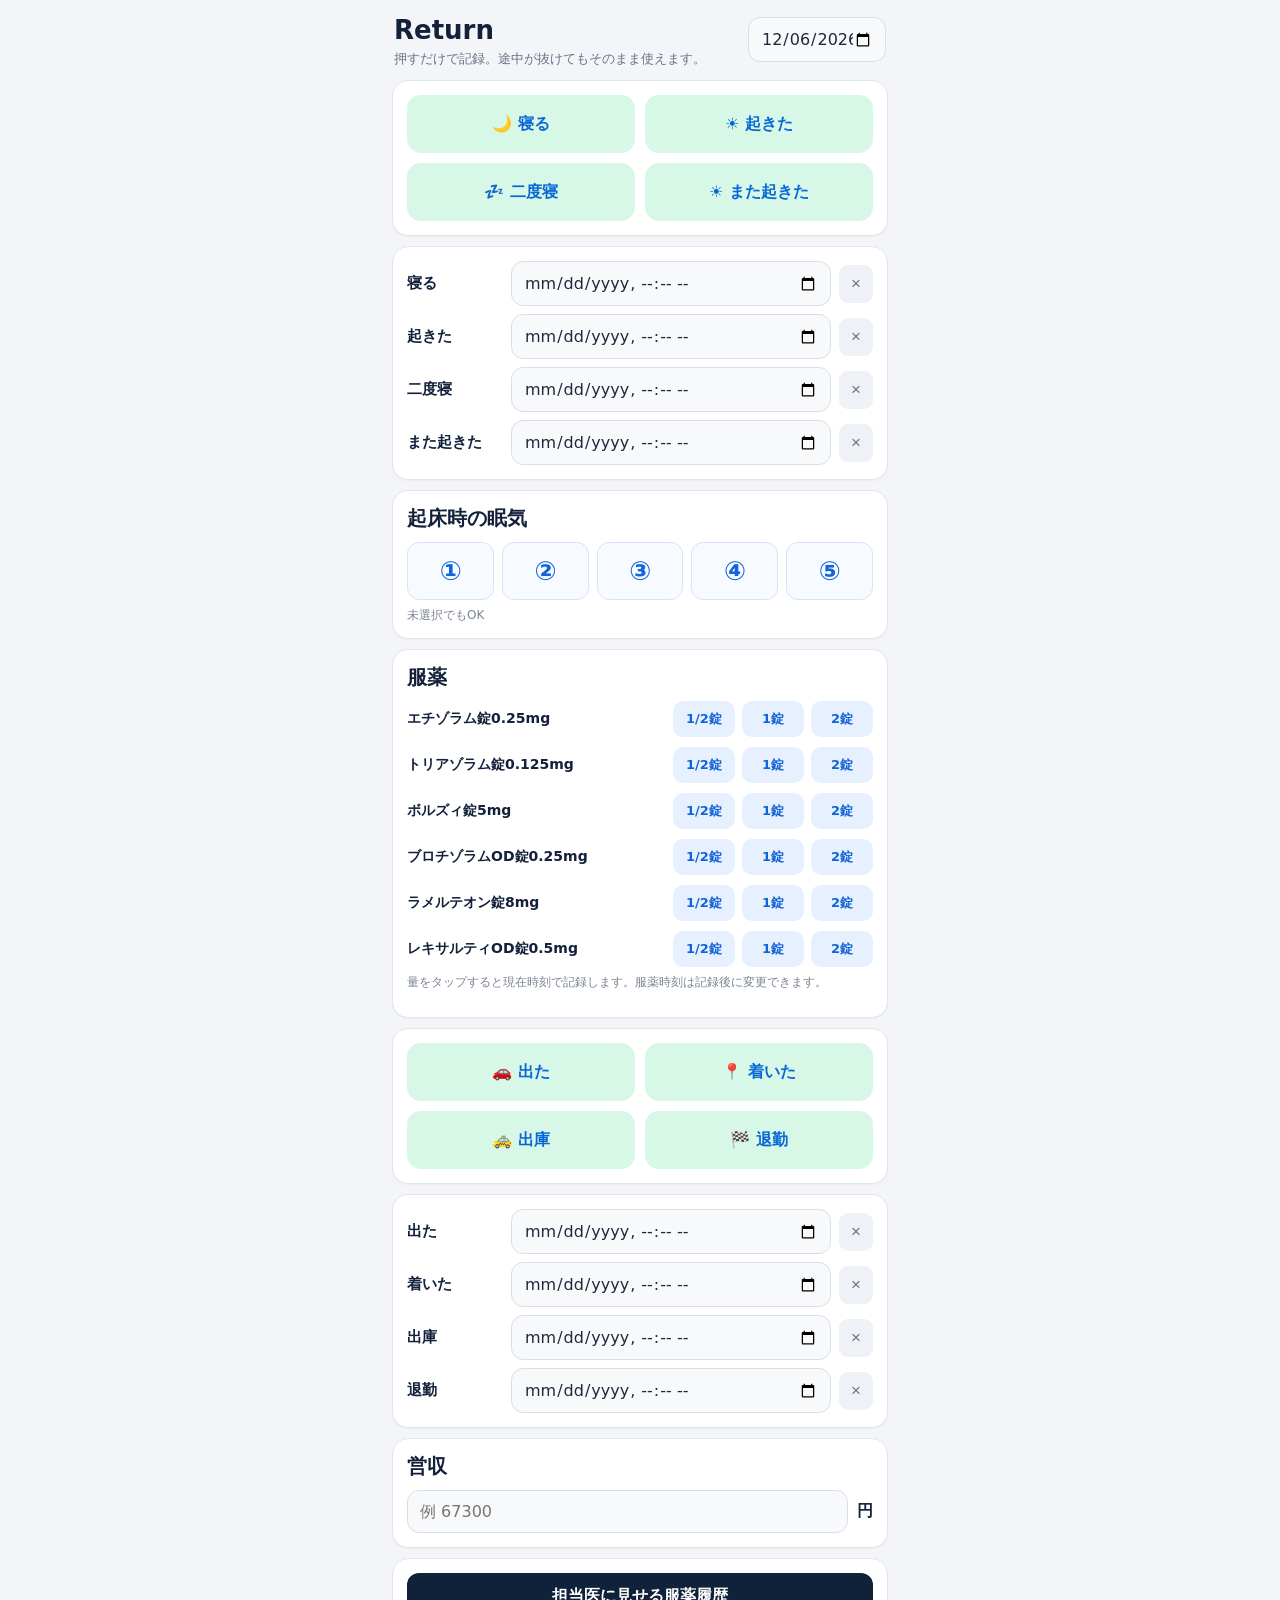
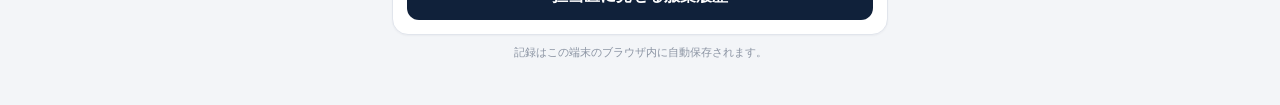
==== commit 07d5e13c: "Make sleepiness rating numbers larger" ====
--- a/index.html
+++ b/index.html
@@ -7,26 +7,18 @@
 <title>Return</title>
 <link rel="manifest" href="manifest.webmanifest">
 <style>
-:root{font-family:system-ui,-apple-system,BlinkMacSystemFont,"Segoe UI",sans-serif;color:#13213a;background:#f3f5f8}*{box-sizing:border-box}body{margin:0;background:#f3f5f8}.app{max-width:520px;margin:auto;padding:14px 12px 34px}.head{display:flex;justify-content:space-between;gap:12px;align-items:flex-start;margin:3px 2px 12px}.head h1{font-size:26px;line-height:1;margin:0 0 7px}.sub{margin:0;color:#697386;font-size:13px}.datebox{width:138px;flex:0 0 auto}.field,.datebox input,.time-input,.med-time{width:100%;border:1px solid #d9dee7;background:#f8f9fb;border-radius:12px;padding:11px 12px;font:inherit;color:#1e293b}.card{background:#fff;border:1px solid #e1e5ec;border-radius:16px;padding:14px;margin:10px 0;box-shadow:0 1px 2px #0f172a0a}.actions{display:grid;grid-template-columns:1fr 1fr;gap:10px}.action{border:0;border-radius:14px;min-height:58px;padding:12px;font:inherit;font-weight:800;background:#d7f8e7;color:#0866d6}.action.done{background:#c7f2dc;color:#065f46}.section-title{font-size:20px;font-weight:800;margin:0 0 10px}.rows{display:grid;gap:8px}.row{display:grid;grid-template-columns:96px 1fr 34px;gap:8px;align-items:center}.label{font-weight:800;font-size:15px}.clear{border:0;background:#eef2f7;border-radius:9px;min-height:38px;font-size:17px;color:#64748b}.sleep-total{margin-top:10px;background:#f5f7fa;border-radius:12px;padding:11px 12px;font-weight:800}.sleepiness{display:grid;grid-template-columns:repeat(5,1fr);gap:8px}.sleepiness button{border:1px solid #d5e3fb;background:#f7fbff;border-radius:12px;padding:11px 0;font:inherit;font-weight:800;color:#1465d8}.sleepiness .selected{background:#cfe1ff;border-color:#8fb8ff}.hint{color:#7b8495;font-size:12px;margin-top:7px}.med-list{display:grid;gap:10px}.med-row{display:grid;grid-template-columns:1fr 62px 62px 62px;gap:7px;align-items:center}.med-name{font-weight:750;font-size:14px;line-height:1.25}.dose{border:0;background:#e7f0ff;color:#1264d6;border-radius:10px;padding:9px 4px;font:inherit;font-weight:800;font-size:13px}.med-log{display:grid;gap:8px;margin-top:12px}.med-item{background:#f7f8fa;border-radius:12px;padding:9px}.med-top{display:grid;grid-template-columns:1fr auto;gap:8px;align-items:center}.med-title{font-weight:750;font-size:13px}.delete{border:0;background:#eef2f7;border-radius:9px;padding:7px 9px;color:#64748b}.work-actions{display:grid;grid-template-columns:1fr 1fr;gap:10px}.revenue{display:grid;grid-template-columns:1fr auto;gap:9px;align-items:center}.history{display:block;text-decoration:none;text-align:center;background:#10213a;color:#fff;border-radius:12px;padding:13px;font-weight:800}.footer{font-size:11px;color:#8a93a2;text-align:center;margin-top:10px}@media(max-width:390px){.med-row{grid-template-columns:1fr 1fr 1fr 1fr}.med-name{grid-column:1/-1}.row{grid-template-columns:82px 1fr 32px}.head{align-items:stretch}.datebox{width:125px}}
+:root{font-family:system-ui,-apple-system,BlinkMacSystemFont,"Segoe UI",sans-serif;color:#13213a;background:#f3f5f8}*{box-sizing:border-box}body{margin:0;background:#f3f5f8}.app{max-width:520px;margin:auto;padding:14px 12px 34px}.head{display:flex;justify-content:space-between;gap:12px;align-items:flex-start;margin:3px 2px 12px}.head h1{font-size:26px;line-height:1;margin:0 0 7px}.sub{margin:0;color:#697386;font-size:13px}.datebox{width:138px;flex:0 0 auto}.field,.datebox input,.time-input,.med-time{width:100%;border:1px solid #d9dee7;background:#f8f9fb;border-radius:12px;padding:11px 12px;font:inherit;color:#1e293b}.card{background:#fff;border:1px solid #e1e5ec;border-radius:16px;padding:14px;margin:10px 0;box-shadow:0 1px 2px #0f172a0a}.actions{display:grid;grid-template-columns:1fr 1fr;gap:10px}.action{border:0;border-radius:14px;min-height:58px;padding:12px;font:inherit;font-weight:800;background:#d7f8e7;color:#0866d6}.action.done{background:#c7f2dc;color:#065f46}.section-title{font-size:20px;font-weight:800;margin:0 0 10px}.rows{display:grid;gap:8px}.row{display:grid;grid-template-columns:96px 1fr 34px;gap:8px;align-items:center}.label{font-weight:800;font-size:15px}.clear{border:0;background:#eef2f7;border-radius:9px;min-height:38px;font-size:17px;color:#64748b}.sleep-total{margin-top:10px;background:#f5f7fa;border-radius:12px;padding:11px 12px;font-weight:800}.sleepiness{display:grid;grid-template-columns:repeat(5,1fr);gap:8px}.sleepiness button{border:1px solid #d5e3fb;background:#f7fbff;border-radius:12px;min-height:58px;padding:8px 0;font-family:inherit;font-size:26px;line-height:1;font-weight:900;color:#1465d8}.sleepiness .selected{background:#cfe1ff;border-color:#8fb8ff}.hint{color:#7b8495;font-size:12px;margin-top:7px}.med-list{display:grid;gap:10px}.med-row{display:grid;grid-template-columns:1fr 62px 62px 62px;gap:7px;align-items:center}.med-name{font-weight:750;font-size:14px;line-height:1.25}.dose{border:0;background:#e7f0ff;color:#1264d6;border-radius:10px;padding:9px 4px;font:inherit;font-weight:800;font-size:13px}.med-log{display:grid;gap:8px;margin-top:12px}.med-item{background:#f7f8fa;border-radius:12px;padding:9px}.med-top{display:grid;grid-template-columns:1fr auto;gap:8px;align-items:center}.med-title{font-weight:750;font-size:13px}.delete{border:0;background:#eef2f7;border-radius:9px;padding:7px 9px;color:#64748b}.work-actions{display:grid;grid-template-columns:1fr 1fr;gap:10px}.revenue{display:grid;grid-template-columns:1fr auto;gap:9px;align-items:center}.history{display:block;text-decoration:none;text-align:center;background:#10213a;color:#fff;border-radius:12px;padding:13px;font-weight:800}.footer{font-size:11px;color:#8a93a2;text-align:center;margin-top:10px}@media(max-width:390px){.med-row{grid-template-columns:1fr 1fr 1fr 1fr}.med-name{grid-column:1/-1}.row{grid-template-columns:82px 1fr 32px}.head{align-items:stretch}.datebox{width:125px}}
 </style>
 </head>
 <body><main class="app">
 <header class="head"><div><h1>Return</h1><p class="sub">押すだけで記録。途中が抜けてもそのまま使えます。</p></div><div class="datebox"><input id="workDate" type="date"></div></header>
-
 <section class="card"><div class="actions" id="sleepActions"></div></section>
-
 <section class="card"><div class="rows" id="sleepRows"></div><div id="sleepTotal" class="sleep-total" hidden></div></section>
-
 <section class="card"><h2 class="section-title">起床時の眠気</h2><div class="sleepiness" id="sleepiness"></div><div class="hint">未選択でもOK</div></section>
-
 <section class="card"><h2 class="section-title">服薬</h2><div class="med-list" id="presetMeds"></div><div class="hint">量をタップすると現在時刻で記録します。服薬時刻は記録後に変更できます。</div><div class="med-log" id="medLog"></div></section>
-
 <section class="card"><div class="work-actions" id="workActions"></div></section>
-
 <section class="card"><div class="rows" id="workRows"></div></section>
-
 <section class="card"><h2 class="section-title">営収</h2><div class="revenue"><input id="revenue" type="number" inputmode="numeric" min="0" placeholder="例 67300" class="field"><strong>円</strong></div></section>
-
 <section class="card"><a class="history" href="history.html">担当医に見せる服薬履歴</a></section>
 <p class="footer">記録はこの端末のブラウザ内に自動保存されます。</p>
 </main>
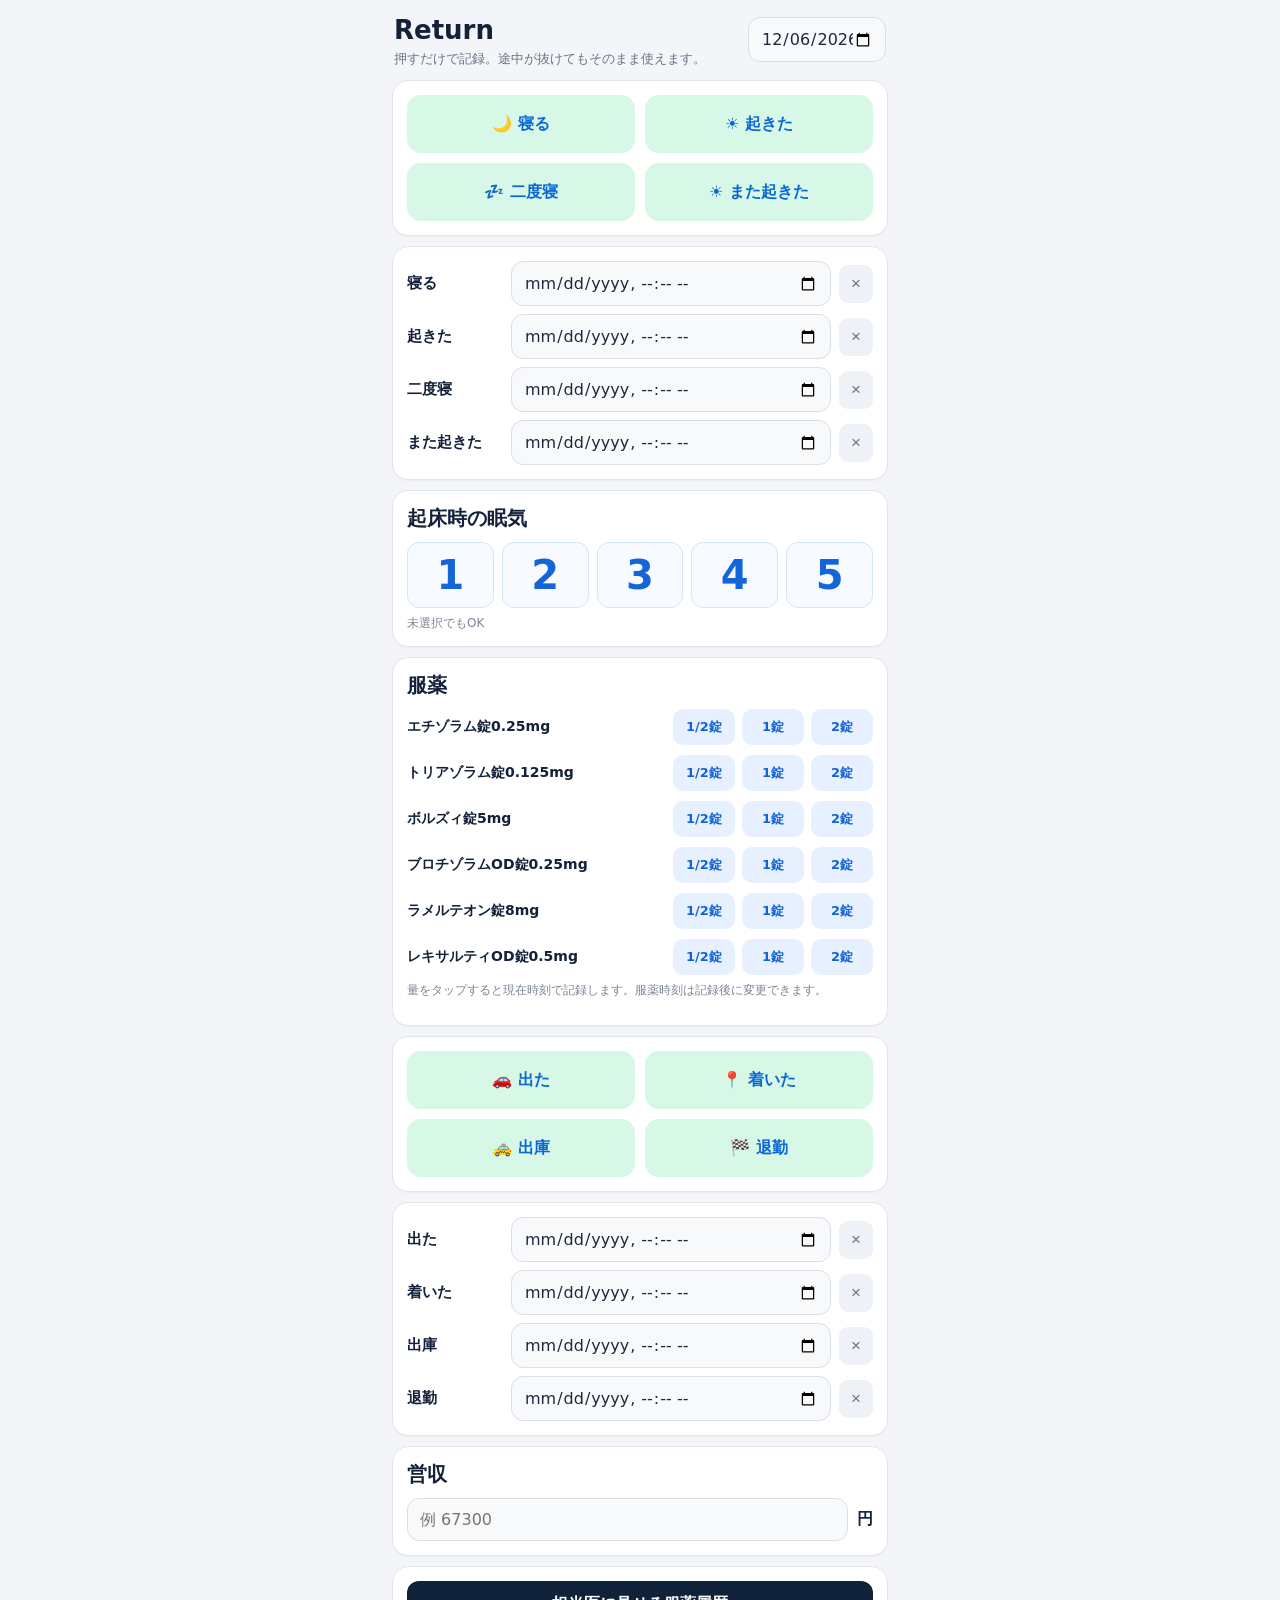
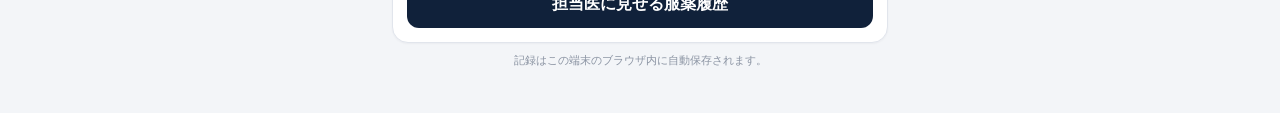
==== commit afd0764c: "Use large plain numbers for sleepiness scale" ====
--- a/index.html
+++ b/index.html
@@ -7,7 +7,7 @@
 <title>Return</title>
 <link rel="manifest" href="manifest.webmanifest">
 <style>
-:root{font-family:system-ui,-apple-system,BlinkMacSystemFont,"Segoe UI",sans-serif;color:#13213a;background:#f3f5f8}*{box-sizing:border-box}body{margin:0;background:#f3f5f8}.app{max-width:520px;margin:auto;padding:14px 12px 34px}.head{display:flex;justify-content:space-between;gap:12px;align-items:flex-start;margin:3px 2px 12px}.head h1{font-size:26px;line-height:1;margin:0 0 7px}.sub{margin:0;color:#697386;font-size:13px}.datebox{width:138px;flex:0 0 auto}.field,.datebox input,.time-input,.med-time{width:100%;border:1px solid #d9dee7;background:#f8f9fb;border-radius:12px;padding:11px 12px;font:inherit;color:#1e293b}.card{background:#fff;border:1px solid #e1e5ec;border-radius:16px;padding:14px;margin:10px 0;box-shadow:0 1px 2px #0f172a0a}.actions{display:grid;grid-template-columns:1fr 1fr;gap:10px}.action{border:0;border-radius:14px;min-height:58px;padding:12px;font:inherit;font-weight:800;background:#d7f8e7;color:#0866d6}.action.done{background:#c7f2dc;color:#065f46}.section-title{font-size:20px;font-weight:800;margin:0 0 10px}.rows{display:grid;gap:8px}.row{display:grid;grid-template-columns:96px 1fr 34px;gap:8px;align-items:center}.label{font-weight:800;font-size:15px}.clear{border:0;background:#eef2f7;border-radius:9px;min-height:38px;font-size:17px;color:#64748b}.sleep-total{margin-top:10px;background:#f5f7fa;border-radius:12px;padding:11px 12px;font-weight:800}.sleepiness{display:grid;grid-template-columns:repeat(5,1fr);gap:8px}.sleepiness button{border:1px solid #d5e3fb;background:#f7fbff;border-radius:12px;min-height:58px;padding:8px 0;font-family:inherit;font-size:26px;line-height:1;font-weight:900;color:#1465d8}.sleepiness .selected{background:#cfe1ff;border-color:#8fb8ff}.hint{color:#7b8495;font-size:12px;margin-top:7px}.med-list{display:grid;gap:10px}.med-row{display:grid;grid-template-columns:1fr 62px 62px 62px;gap:7px;align-items:center}.med-name{font-weight:750;font-size:14px;line-height:1.25}.dose{border:0;background:#e7f0ff;color:#1264d6;border-radius:10px;padding:9px 4px;font:inherit;font-weight:800;font-size:13px}.med-log{display:grid;gap:8px;margin-top:12px}.med-item{background:#f7f8fa;border-radius:12px;padding:9px}.med-top{display:grid;grid-template-columns:1fr auto;gap:8px;align-items:center}.med-title{font-weight:750;font-size:13px}.delete{border:0;background:#eef2f7;border-radius:9px;padding:7px 9px;color:#64748b}.work-actions{display:grid;grid-template-columns:1fr 1fr;gap:10px}.revenue{display:grid;grid-template-columns:1fr auto;gap:9px;align-items:center}.history{display:block;text-decoration:none;text-align:center;background:#10213a;color:#fff;border-radius:12px;padding:13px;font-weight:800}.footer{font-size:11px;color:#8a93a2;text-align:center;margin-top:10px}@media(max-width:390px){.med-row{grid-template-columns:1fr 1fr 1fr 1fr}.med-name{grid-column:1/-1}.row{grid-template-columns:82px 1fr 32px}.head{align-items:stretch}.datebox{width:125px}}
+:root{font-family:system-ui,-apple-system,BlinkMacSystemFont,"Segoe UI",sans-serif;color:#13213a;background:#f3f5f8}*{box-sizing:border-box}body{margin:0;background:#f3f5f8}.app{max-width:520px;margin:auto;padding:14px 12px 34px}.head{display:flex;justify-content:space-between;gap:12px;align-items:flex-start;margin:3px 2px 12px}.head h1{font-size:26px;line-height:1;margin:0 0 7px}.sub{margin:0;color:#697386;font-size:13px}.datebox{width:138px;flex:0 0 auto}.field,.datebox input,.time-input,.med-time{width:100%;border:1px solid #d9dee7;background:#f8f9fb;border-radius:12px;padding:11px 12px;font:inherit;color:#1e293b}.card{background:#fff;border:1px solid #e1e5ec;border-radius:16px;padding:14px;margin:10px 0;box-shadow:0 1px 2px #0f172a0a}.actions{display:grid;grid-template-columns:1fr 1fr;gap:10px}.action{border:0;border-radius:14px;min-height:58px;padding:12px;font:inherit;font-weight:800;background:#d7f8e7;color:#0866d6}.action.done{background:#c7f2dc;color:#065f46}.section-title{font-size:20px;font-weight:800;margin:0 0 10px}.rows{display:grid;gap:8px}.row{display:grid;grid-template-columns:96px 1fr 34px;gap:8px;align-items:center}.label{font-weight:800;font-size:15px}.clear{border:0;background:#eef2f7;border-radius:9px;min-height:38px;font-size:17px;color:#64748b}.sleep-total{margin-top:10px;background:#f5f7fa;border-radius:12px;padding:11px 12px;font-weight:800}.sleepiness{display:grid;grid-template-columns:repeat(5,1fr);gap:8px}.sleepiness button{border:1px solid #d5e3fb;background:#f7fbff;border-radius:12px;min-height:66px;padding:6px 0;font-family:inherit;font-size:40px;line-height:1;font-weight:900;color:#1465d8}.sleepiness .selected{background:#cfe1ff;border-color:#8fb8ff}.hint{color:#7b8495;font-size:12px;margin-top:7px}.med-list{display:grid;gap:10px}.med-row{display:grid;grid-template-columns:1fr 62px 62px 62px;gap:7px;align-items:center}.med-name{font-weight:750;font-size:14px;line-height:1.25}.dose{border:0;background:#e7f0ff;color:#1264d6;border-radius:10px;padding:9px 4px;font:inherit;font-weight:800;font-size:13px}.med-log{display:grid;gap:8px;margin-top:12px}.med-item{background:#f7f8fa;border-radius:12px;padding:9px}.med-top{display:grid;grid-template-columns:1fr auto;gap:8px;align-items:center}.med-title{font-weight:750;font-size:13px}.delete{border:0;background:#eef2f7;border-radius:9px;padding:7px 9px;color:#64748b}.work-actions{display:grid;grid-template-columns:1fr 1fr;gap:10px}.revenue{display:grid;grid-template-columns:1fr auto;gap:9px;align-items:center}.history{display:block;text-decoration:none;text-align:center;background:#10213a;color:#fff;border-radius:12px;padding:13px;font-weight:800}.footer{font-size:11px;color:#8a93a2;text-align:center;margin-top:10px}@media(max-width:390px){.med-row{grid-template-columns:1fr 1fr 1fr 1fr}.med-name{grid-column:1/-1}.row{grid-template-columns:82px 1fr 32px}.head{align-items:stretch}.datebox{width:125px}}
 </style>
 </head>
 <body><main class="app">
@@ -50,7 +50,7 @@
 function render(){const r=rec();
  renderActions('sleepActions',SLEEP_EVENTS,r);renderRows('sleepRows',SLEEP_EVENTS,r);
  const sm=sleepMs(r),sleepTotal=document.getElementById('sleepTotal');sleepTotal.hidden=sm===null;sleepTotal.textContent=sm===null?'':`睡眠時間＝${fmt(sm)}`;
- const s=document.getElementById('sleepiness');s.innerHTML='';for(let j=1;j<=5;j++){const b=document.createElement('button');b.textContent=['①','②','③','④','⑤'][j-1];if(r.sleepiness===j)b.classList.add('selected');b.onclick=()=>{r.sleepiness=r.sleepiness===j?null:j;save();render()};s.appendChild(b)}
+ const s=document.getElementById('sleepiness');s.innerHTML='';for(let j=1;j<=5;j++){const b=document.createElement('button');b.textContent=String(j);if(r.sleepiness===j)b.classList.add('selected');b.onclick=()=>{r.sleepiness=r.sleepiness===j?null:j;save();render()};s.appendChild(b)}
  const p=document.getElementById('presetMeds');p.innerHTML='';PRESETS.forEach(med=>{const row=document.createElement('div');row.className='med-row';const name=document.createElement('div');name.className='med-name';name.textContent=med.name;row.appendChild(name);med.amounts.forEach(amount=>{const b=document.createElement('button');b.className='dose';b.textContent=amount;b.onclick=()=>addMed(med.name,amount);row.appendChild(b)});p.appendChild(row)});
  const log=document.getElementById('medLog');log.innerHTML='';r.meds.forEach((m,idx)=>{const item=document.createElement('div');item.className='med-item';const top=document.createElement('div');top.className='med-top';const title=document.createElement('div');title.className='med-title';title.textContent=`${m.drug} ${m.amount}`;const del=document.createElement('button');del.className='delete';del.textContent='削除';del.onclick=()=>{r.meds.splice(idx,1);save();render()};top.append(title,del);const time=document.createElement('input');time.type='datetime-local';time.className='med-time';time.value=toInput(m.time);time.onchange=()=>{if(time.value){m.time=fromInput(time.value);save()}};item.append(top,time);log.appendChild(item)});
  renderActions('workActions',WORK_EVENTS,r);renderRows('workRows',WORK_EVENTS,r);
